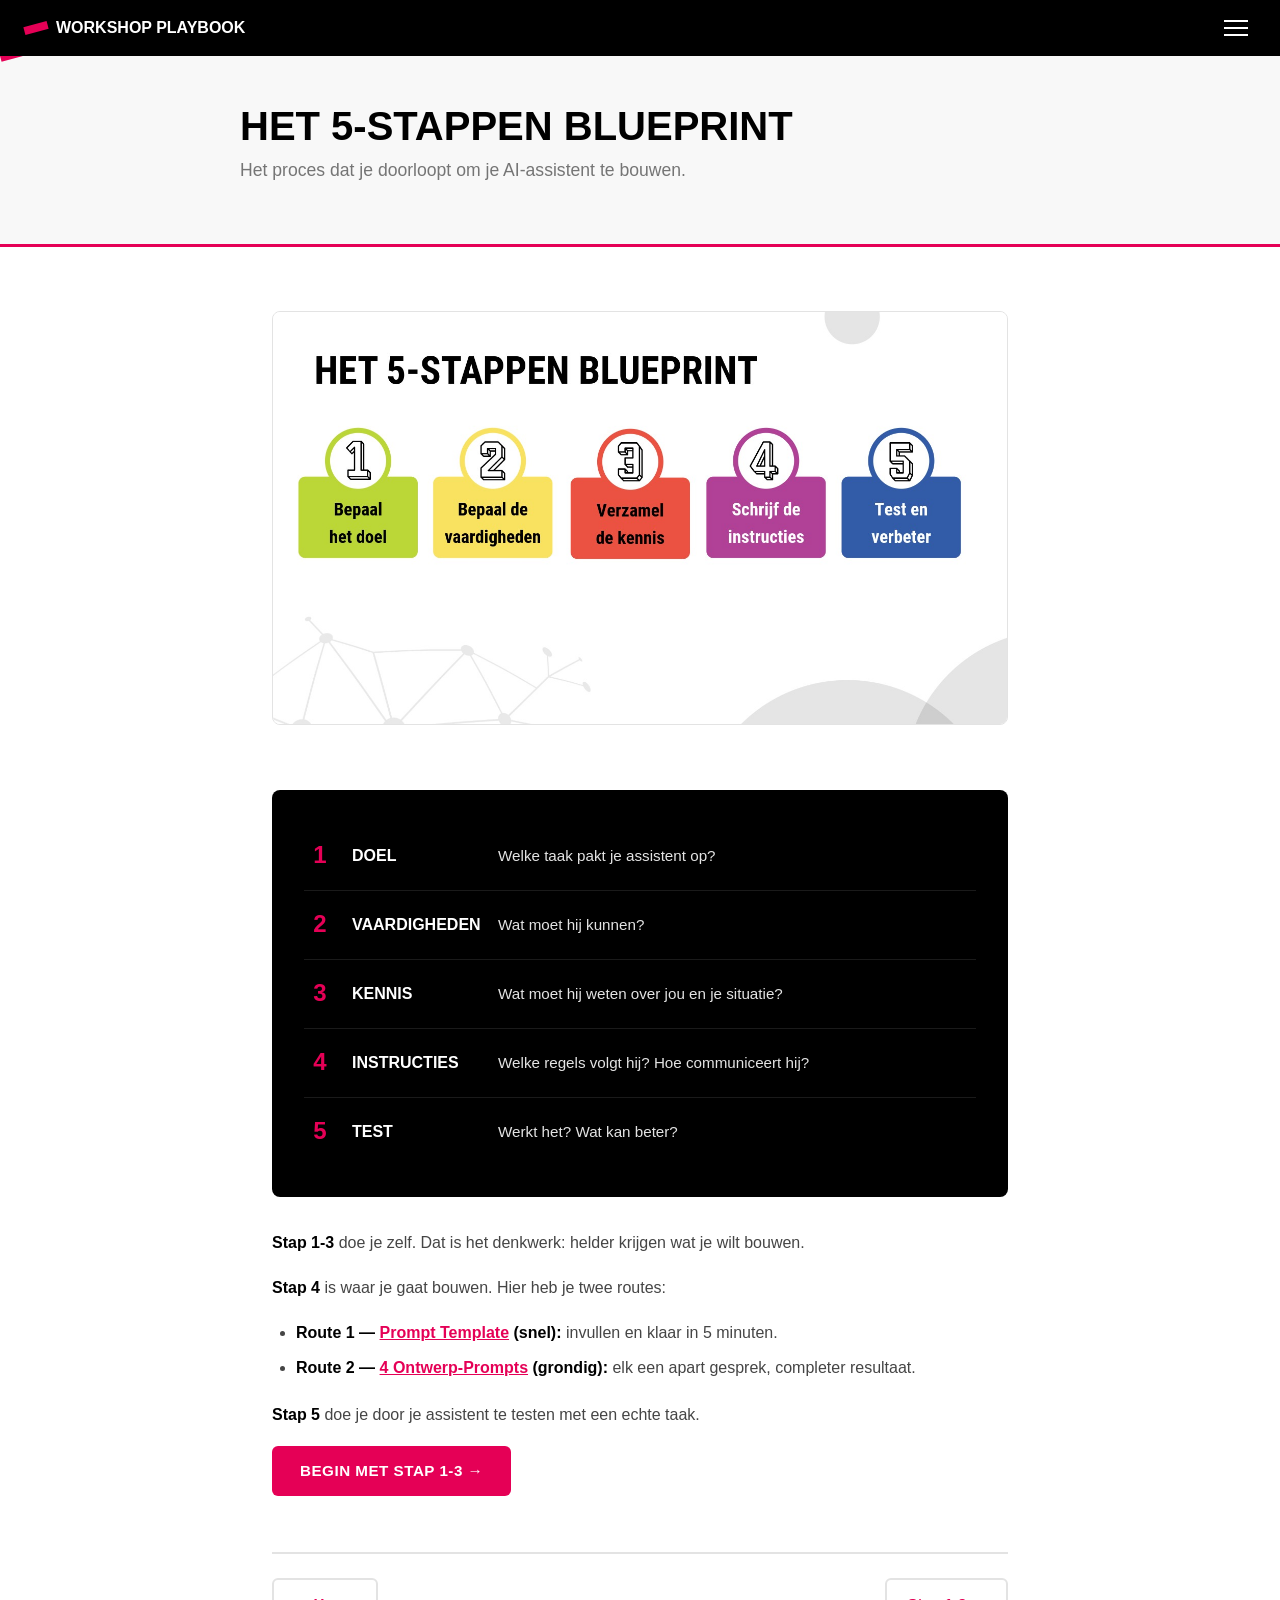
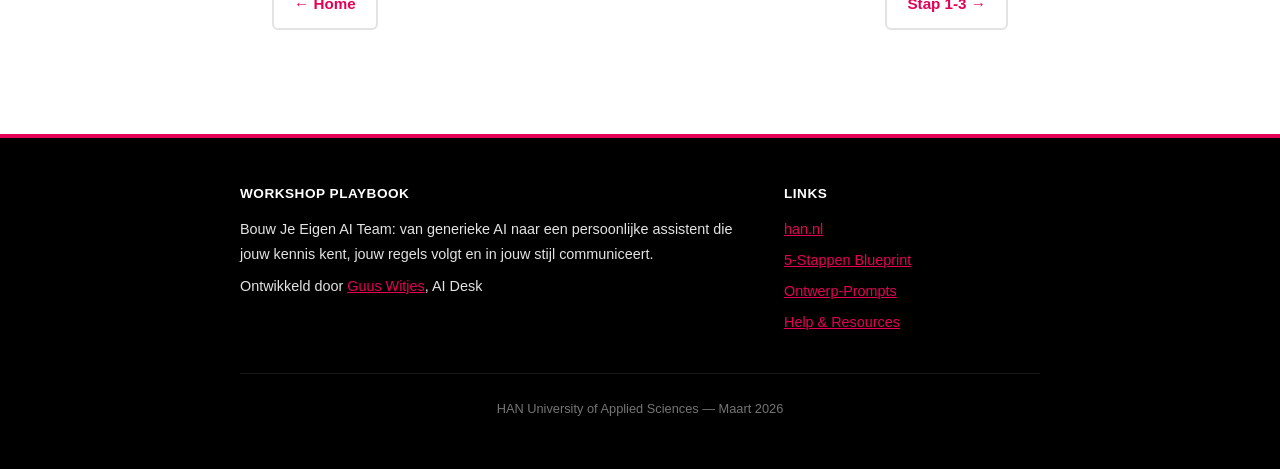
==== blueprint.html @ 3a100e2e "Design overhaul: hero, nav cards, CTA buttons, richer footer, diagonal accents, more whitespace" ====
<!DOCTYPE html>
<html lang="nl">
<head>
<meta charset="UTF-8">
<meta name="viewport" content="width=device-width, initial-scale=1.0">
<title>Het 5-Stappen Blueprint | Workshop Playbook</title>
<link rel="stylesheet" href="style.css">
</head>
<body>

<header class="topbar">
  <a href="index.html" class="topbar-brand">Workshop Playbook</a>
  <button class="hamburger" onclick="toggleMenu()" aria-label="Menu">
    <span></span><span></span><span></span>
  </button>
</header>

<div class="nav-overlay" onclick="toggleMenu()"></div>
<nav class="nav-menu">
    <div class="nav-section">Overzicht</div>
    <a href="index.html">Home</a>
    <a href="blueprint.html" class="active">Blueprint</a>
    <div class="nav-section">Stappen</div>
    <a href="stap-1-3.html">Stap 1-3</a>
    <a href="stap-4.html">Stap 4</a>
    <a href="stap-5.html">Stap 5</a>
    <div class="nav-section">Bouwen</div>
    <a href="template.html">Template</a>
    <a href="ontwerp-prompts.html">Ontwerp-Prompts</a>
    <a href="instellen.html">Instellen</a>
    <div class="nav-section">Extra</div>
    <a href="voorbeeld.html">Voorbeeld</a>
    <a href="help.html">Help</a>
</nav>

<div class="page-header">
  <div class="page-header-inner">
    <h1>Het 5-Stappen Blueprint</h1>
    <p class="lead">Het proces dat je doorloopt om je AI-assistent te bouwen.</p>
  </div>
</div>

<main class="content">

    <img src="slides/2026-03-05-HRM AI-8.jpeg" alt="Het 5-Stappen Blueprint" class="slide-img" loading="lazy">

    <div class="blueprint">
      <div class="blueprint-step">
        <div class="blueprint-num">1</div>
        <div class="blueprint-label">Doel</div>
        <div class="blueprint-desc">Welke taak pakt je assistent op?</div>
      </div>
      <div class="blueprint-step">
        <div class="blueprint-num">2</div>
        <div class="blueprint-label">Vaardigheden</div>
        <div class="blueprint-desc">Wat moet hij kunnen?</div>
      </div>
      <div class="blueprint-step">
        <div class="blueprint-num">3</div>
        <div class="blueprint-label">Kennis</div>
        <div class="blueprint-desc">Wat moet hij weten over jou en je situatie?</div>
      </div>
      <div class="blueprint-step">
        <div class="blueprint-num">4</div>
        <div class="blueprint-label">Instructies</div>
        <div class="blueprint-desc">Welke regels volgt hij? Hoe communiceert hij?</div>
      </div>
      <div class="blueprint-step">
        <div class="blueprint-num">5</div>
        <div class="blueprint-label">Test</div>
        <div class="blueprint-desc">Werkt het? Wat kan beter?</div>
      </div>
    </div>

    <p><strong>Stap 1-3</strong> doe je zelf. Dat is het denkwerk: helder krijgen wat je wilt bouwen.</p>
    <p><strong>Stap 4</strong> is waar je gaat bouwen. Hier heb je twee routes:</p>
    <ul>
      <li><strong>Route 1 &mdash; <a href="template.html">Prompt Template</a> (snel):</strong> invullen en klaar in 5 minuten.</li>
      <li><strong>Route 2 &mdash; <a href="ontwerp-prompts.html">4 Ontwerp-Prompts</a> (grondig):</strong> elk een apart gesprek, completer resultaat.</li>
    </ul>
    <p><strong>Stap 5</strong> doe je door je assistent te testen met een echte taak.</p>

    <p><a href="stap-1-3.html" class="btn btn-primary">Begin met Stap 1-3 &rarr;</a></p>

    <nav class="page-nav">
      <a href="index.html" class="prev">&larr; Home</a>
      <a href="stap-1-3.html" class="next">Stap 1-3 &rarr;</a>
    </nav>
</main>

<footer class="footer">
  <div class="footer-inner">
    <div class="footer-col">
      <h4>Workshop Playbook</h4>
      <p>Bouw Je Eigen AI Team: van generieke AI naar een persoonlijke assistent die jouw kennis kent, jouw regels volgt en in jouw stijl communiceert.</p>
      <p>Ontwikkeld door <a href="mailto:guus.witjes@han.nl">Guus Witjes</a>, AI Desk</p>
    </div>
    <div class="footer-col">
      <h4>Links</h4>
      <ul>
        <li><a href="https://www.han.nl">han.nl</a></li>
        <li><a href="blueprint.html">5-Stappen Blueprint</a></li>
        <li><a href="ontwerp-prompts.html">Ontwerp-Prompts</a></li>
        <li><a href="help.html">Help &amp; Resources</a></li>
      </ul>
    </div>
  </div>
  <div class="footer-bottom">
    <p>HAN University of Applied Sciences &mdash; Maart 2026</p>
  </div>
</footer>

<script>
function toggleMenu() {
  document.querySelector('.hamburger').classList.toggle('active');
  document.querySelector('.nav-menu').classList.toggle('open');
  document.querySelector('.nav-overlay').classList.toggle('open');
}
function copyBlock(id) {
  const block = document.getElementById(id);
  const btn = block.querySelector('.copy-btn');
  const text = block.textContent.replace(btn ? btn.textContent : '', '').trim();
  navigator.clipboard.writeText(text).then(() => {
    if (btn) {
      btn.textContent = 'Gekopieerd';
      btn.classList.add('copied');
      setTimeout(() => { btn.textContent = 'Kopieer'; btn.classList.remove('copied'); }, 2000);
    }
  });
}
</script>
</body>
</html>
---- style.css ----
/* HAN Brand Variables */
:root {
  --han-white: #ffffff;
  --han-pink: #e50056;
  --han-black: #000000;
  --han-orange: #f5a846;
  --han-green: #7ac48e;
  --han-lightblue: #6ac3ed;
  --han-olive: #bbd737;
  --han-yellow: #f8e260;
  --han-coral: #eb5241;
  --han-violet: #b14196;
  --han-navy: #325ca7;
  --han-alabaster: #f8f8f8;
  --han-mercury: #e3e3e3;
  --han-gray: #919191;
  --han-boulder: #757575;
  --han-mineshaft: #454545;
  --font-heading: "Avenir Next Condensed", "Arial Narrow", sans-serif;
  --font-body: "Avenir Next", "Avenir", "Segoe UI", "Helvetica Neue", Arial, sans-serif;
}

/* Reset */
*, *::before, *::after { box-sizing: border-box; margin: 0; padding: 0; }
html { font-size: 16px; scroll-behavior: smooth; }
body {
  font-family: var(--font-body);
  color: var(--han-mineshaft);
  background: var(--han-white);
  line-height: 1.7;
  -webkit-font-smoothing: antialiased;
  overflow-x: hidden;
}

/* ===== TOP BAR ===== */
.topbar {
  background: var(--han-black);
  color: var(--han-white);
  padding: 0 1.5rem;
  height: 56px;
  display: flex;
  align-items: center;
  justify-content: space-between;
  position: sticky;
  top: 0;
  z-index: 200;
}
.topbar-brand {
  font-family: var(--font-heading);
  font-size: 1rem;
  font-weight: 700;
  text-transform: uppercase;
  color: var(--han-white);
  text-decoration: none;
  display: flex;
  align-items: center;
  gap: 0.5rem;
}
.topbar-brand::before {
  content: '';
  width: 24px;
  height: 8px;
  background: var(--han-pink);
  transform: rotate(-15deg);
  display: inline-block;
}

/* Hamburger */
.hamburger {
  background: none;
  border: none;
  cursor: pointer;
  padding: 0.5rem;
  display: flex;
  flex-direction: column;
  gap: 5px;
}
.hamburger span {
  display: block;
  width: 24px;
  height: 2px;
  background: var(--han-white);
  transition: all 0.3s;
}
.hamburger.active span:nth-child(1) { transform: rotate(45deg) translate(5px, 5px); }
.hamburger.active span:nth-child(2) { opacity: 0; }
.hamburger.active span:nth-child(3) { transform: rotate(-45deg) translate(5px, -5px); }

/* ===== SLIDE MENU ===== */
.nav-overlay {
  position: fixed;
  top: 56px;
  left: 0;
  right: 0;
  bottom: 0;
  background: rgba(0,0,0,0.5);
  z-index: 150;
  opacity: 0;
  pointer-events: none;
  transition: opacity 0.3s;
}
.nav-overlay.open { opacity: 1; pointer-events: auto; }

.nav-menu {
  position: fixed;
  top: 56px;
  right: 0;
  width: 300px;
  max-width: 85vw;
  bottom: 0;
  background: var(--han-white);
  z-index: 160;
  transform: translateX(100%);
  transition: transform 0.3s ease;
  overflow-y: auto;
  box-shadow: -4px 0 20px rgba(0,0,0,0.1);
  visibility: hidden;
}
.nav-menu.open { transform: translateX(0); visibility: visible; }

.nav-menu a {
  display: block;
  padding: 0.85rem 1.5rem;
  text-decoration: none;
  color: var(--han-mineshaft);
  font-family: var(--font-heading);
  font-size: 0.95rem;
  font-weight: 600;
  border-bottom: 1px solid var(--han-mercury);
  transition: all 0.15s;
}
.nav-menu a:hover, .nav-menu a.active {
  background: var(--han-pink);
  color: var(--han-white);
}
.nav-menu a.active { border-left: 4px solid var(--han-pink); }
.nav-menu .nav-section {
  padding: 0.5rem 1.5rem 0.25rem;
  font-size: 0.7rem;
  text-transform: uppercase;
  letter-spacing: 1px;
  color: var(--han-gray);
  font-family: var(--font-heading);
}

/* ===== HERO SECTION (homepage only) ===== */
.hero {
  background: var(--han-black);
  color: var(--han-white);
  padding: 4rem 2rem 3.5rem;
  position: relative;
  overflow: hidden;
}
.hero::before {
  content: '';
  position: absolute;
  top: -40px;
  right: -60px;
  width: 300px;
  height: 80px;
  background: var(--han-pink);
  transform: rotate(-15deg);
  opacity: 0.9;
}
.hero::after {
  content: '';
  position: absolute;
  bottom: -30px;
  left: -40px;
  width: 200px;
  height: 60px;
  background: var(--han-pink);
  transform: rotate(-15deg);
  opacity: 0.4;
}
.hero-inner {
  max-width: 800px;
  margin: 0 auto;
  position: relative;
  z-index: 1;
}
.hero h1 {
  font-family: var(--font-heading);
  font-size: 3rem;
  font-weight: 700;
  text-transform: uppercase;
  line-height: 1.05;
  margin-bottom: 1rem;
}
.hero .lead {
  font-size: 1.2rem;
  color: var(--han-mercury);
  margin-bottom: 2rem;
  max-width: 600px;
}
.hero .btn { margin-top: 0.5rem; }

/* ===== PAGE HEADER (subpages) ===== */
.page-header {
  background: var(--han-alabaster);
  padding: 3rem 2rem 2.5rem;
  border-bottom: 3px solid var(--han-pink);
  position: relative;
}
.page-header::before {
  content: '';
  position: absolute;
  top: 0;
  left: 0;
  width: 80px;
  height: 6px;
  background: var(--han-pink);
  transform: rotate(-15deg);
  transform-origin: top left;
}
.page-header-inner {
  max-width: 800px;
  margin: 0 auto;
}
.page-header h1 {
  font-family: var(--font-heading);
  font-size: 2.5rem;
  font-weight: 700;
  text-transform: uppercase;
  color: var(--han-black);
  line-height: 1.1;
  margin-bottom: 0.5rem;
}
.page-header .lead {
  font-size: 1.1rem;
  color: var(--han-boulder);
}

/* ===== CONTENT ===== */
.content {
  max-width: 800px;
  margin: 0 auto;
  padding: 2.5rem 2rem;
}

/* Alternating sections */
.section-alt {
  background: var(--han-alabaster);
  padding: 2.5rem 0;
}
.section-alt .content {
  padding-top: 0;
  padding-bottom: 0;
}

h2 {
  font-family: var(--font-heading);
  font-size: 1.75rem;
  font-weight: 700;
  color: var(--han-black);
  margin-top: 3rem;
  margin-bottom: 1.25rem;
  padding-bottom: 0.5rem;
  border-bottom: 3px solid var(--han-pink);
}
h2:first-child { margin-top: 0; }

h3 {
  font-family: var(--font-heading);
  font-size: 1.25rem;
  font-weight: 600;
  color: var(--han-black);
  margin-top: 2.5rem;
  margin-bottom: 0.75rem;
}

h4 {
  font-family: var(--font-heading);
  font-size: 1.05rem;
  font-weight: 600;
  color: var(--han-mineshaft);
  margin-top: 1.75rem;
  margin-bottom: 0.5rem;
}

p { margin-bottom: 1.1rem; }
strong { color: var(--han-black); }
a { color: var(--han-pink); }
a:hover { color: var(--han-black); }

ul, ol { margin-bottom: 1.25rem; padding-left: 1.5rem; }
li { margin-bottom: 0.5rem; }

hr.section-divider {
  border: none;
  border-top: 2px solid var(--han-mercury);
  margin: 3rem 0;
}

/* ===== CTA BUTTONS ===== */
.btn {
  display: inline-block;
  padding: 0.75rem 1.75rem;
  border-radius: 6px;
  font-family: var(--font-heading);
  font-weight: 700;
  font-size: 0.95rem;
  text-decoration: none;
  text-transform: uppercase;
  transition: all 0.2s;
  letter-spacing: 0.5px;
}
.btn-primary {
  background: var(--han-pink);
  color: var(--han-white);
}
.btn-primary:hover {
  background: var(--han-black);
  color: var(--han-white);
}
.btn-outline {
  background: transparent;
  color: var(--han-pink);
  border: 2px solid var(--han-pink);
}
.btn-outline:hover {
  background: var(--han-pink);
  color: var(--han-white);
}
.btn-white {
  background: var(--han-white);
  color: var(--han-black);
}
.btn-white:hover {
  background: var(--han-mercury);
  color: var(--han-black);
}

/* ===== NAV CARDS (homepage) ===== */
.nav-cards {
  display: grid;
  grid-template-columns: repeat(auto-fit, minmax(220px, 1fr));
  gap: 1rem;
  margin: 2rem 0;
}
.nav-card {
  background: var(--han-white);
  border: 2px solid var(--han-mercury);
  border-radius: 8px;
  padding: 1.5rem;
  text-decoration: none;
  color: var(--han-mineshaft);
  transition: all 0.2s;
  display: block;
}
.nav-card:hover {
  border-color: var(--han-pink);
  transform: translateY(-2px);
  box-shadow: 0 4px 12px rgba(0,0,0,0.08);
  color: var(--han-mineshaft);
}
.nav-card-icon {
  font-family: var(--font-heading);
  font-size: 2rem;
  font-weight: 700;
  color: var(--han-pink);
  margin-bottom: 0.5rem;
  line-height: 1;
}
.nav-card h3 {
  margin: 0 0 0.5rem 0;
  font-size: 1.1rem;
}
.nav-card p {
  font-size: 0.9rem;
  color: var(--han-boulder);
  margin: 0;
}
.nav-card.green .nav-card-icon { color: var(--han-green); }
.nav-card.blue .nav-card-icon { color: var(--han-lightblue); }
.nav-card.orange .nav-card-icon { color: var(--han-orange); }
.nav-card.olive .nav-card-icon { color: var(--han-olive); }
.nav-card.pink .nav-card-icon { color: var(--han-pink); }
.nav-card.navy .nav-card-icon { color: var(--han-navy); }

/* Slide images */
.slide-img {
  width: 100%;
  border-radius: 8px;
  border: 1px solid var(--han-mercury);
  margin: 1.5rem 0;
}
.slide-caption {
  font-size: 0.8rem;
  color: var(--han-boulder);
  font-style: italic;
  margin-top: -0.5rem;
  margin-bottom: 1rem;
}

/* Accent bar */
.accent-bar {
  background: var(--han-pink);
  color: var(--han-white);
  padding: 1.75rem 2rem;
  margin: 2rem 0;
  border-radius: 8px;
  font-family: var(--font-heading);
  font-size: 1.05rem;
  position: relative;
}
.accent-bar::before {
  content: '';
  position: absolute;
  top: -4px;
  left: 20px;
  width: 60px;
  height: 4px;
  background: var(--han-white);
  transform: rotate(-15deg);
  opacity: 0.5;
}
.accent-bar strong { color: var(--han-white); }

/* Step cards */
.step-card {
  background: var(--han-alabaster);
  border-left: 4px solid var(--han-pink);
  padding: 1.75rem;
  margin-bottom: 2rem;
  border-radius: 0 8px 8px 0;
}
.step-card.green { border-left-color: var(--han-green); }
.step-card.blue { border-left-color: var(--han-lightblue); }
.step-card.orange { border-left-color: var(--han-orange); }
.step-card.olive { border-left-color: var(--han-olive); }
.step-number {
  font-family: var(--font-heading);
  font-size: 0.85rem;
  font-weight: 700;
  text-transform: uppercase;
  color: var(--han-pink);
  margin-bottom: 0.25rem;
}
.step-card.green .step-number { color: var(--han-green); }
.step-card.blue .step-number { color: var(--han-lightblue); }
.step-card.orange .step-number { color: var(--han-orange); }
.step-card.olive .step-number { color: var(--han-olive); }
.step-card h3 { margin-top: 0; }

/* Blueprint */
.blueprint {
  background: var(--han-black);
  color: var(--han-white);
  padding: 2rem;
  border-radius: 8px;
  margin: 2rem 0;
}
.blueprint-step {
  display: flex;
  align-items: center;
  gap: 1rem;
  padding: 0.85rem 0;
}
.blueprint-step + .blueprint-step { border-top: 1px solid rgba(255,255,255,0.1); }
.blueprint-num {
  font-family: var(--font-heading);
  font-size: 1.5rem;
  font-weight: 700;
  color: var(--han-pink);
  min-width: 2rem;
  text-align: center;
}
.blueprint-label {
  font-family: var(--font-heading);
  font-weight: 700;
  text-transform: uppercase;
  min-width: 130px;
}
.blueprint-desc { color: var(--han-mercury); font-size: 0.95rem; }

/* Tables */
table { width: 100%; border-collapse: collapse; margin: 1.25rem 0 1.75rem; font-size: 0.95rem; }
thead { background: var(--han-black); color: var(--han-white); }
th { font-family: var(--font-heading); font-weight: 600; text-align: left; padding: 0.75rem 1rem; }
td { padding: 0.75rem 1rem; border-bottom: 1px solid var(--han-mercury); }
tbody tr:hover { background: var(--han-alabaster); }

/* Route cards */
.routes { display: grid; grid-template-columns: 1fr 1fr; gap: 1.25rem; margin: 2rem 0; }
.route-card {
  border: 2px solid var(--han-mercury);
  border-radius: 8px;
  padding: 1.5rem;
  transition: all 0.2s;
}
.route-card:hover { border-color: var(--han-pink); transform: translateY(-2px); box-shadow: 0 4px 12px rgba(0,0,0,0.08); }
.route-card h4 { margin-top: 0; }
.route-tag {
  font-family: var(--font-heading);
  font-size: 0.75rem;
  font-weight: 700;
  text-transform: uppercase;
  padding: 0.2rem 0.6rem;
  border-radius: 3px;
  display: inline-block;
  margin-bottom: 0.5rem;
  color: var(--han-white);
}
.route-tag.snel { background: var(--han-orange); }
.route-tag.grondig { background: var(--han-pink); }

/* Prompt sections */
.prompt-section {
  margin: 2.5rem 0;
  border: 2px solid var(--han-mercury);
  border-radius: 8px;
  overflow: hidden;
}
.prompt-header {
  background: var(--han-black);
  color: var(--han-white);
  padding: 1rem 1.5rem;
  display: flex;
  justify-content: space-between;
  align-items: center;
}
.prompt-header h3 { margin: 0; color: var(--han-white); font-size: 1.2rem; }
.prompt-num {
  background: var(--han-pink);
  color: var(--han-white);
  font-family: var(--font-heading);
  font-weight: 700;
  padding: 0.2rem 0.6rem;
  border-radius: 4px;
  font-size: 0.85rem;
}
.prompt-desc {
  background: var(--han-alabaster);
  padding: 1rem 1.5rem;
  font-size: 0.95rem;
  border-bottom: 1px solid var(--han-mercury);
}
.prompt-steps { padding: 1rem 1.5rem; border-bottom: 1px solid var(--han-mercury); }
.prompt-steps h4 { margin-top: 0; }
.prompt-steps ol { margin-bottom: 0; }
.prompt-body { padding: 1.5rem; }
.copy-label {
  font-family: var(--font-heading);
  font-weight: 700;
  font-size: 0.9rem;
  text-transform: uppercase;
  color: var(--han-pink);
  margin-bottom: 0.75rem;
}

/* Code blocks */
.code-block {
  background: var(--han-alabaster);
  border: 1px solid var(--han-mercury);
  border-radius: 6px;
  padding: 1.25rem;
  font-family: "Consolas", "Courier New", monospace;
  font-size: 0.85rem;
  line-height: 1.6;
  white-space: pre-wrap;
  word-wrap: break-word;
  overflow-x: auto;
  position: relative;
  margin-bottom: 1rem;
}
.copy-btn {
  position: absolute;
  top: 0.5rem;
  right: 0.5rem;
  background: var(--han-pink);
  color: var(--han-white);
  border: none;
  padding: 0.4rem 0.8rem;
  border-radius: 4px;
  font-family: var(--font-heading);
  font-size: 0.75rem;
  font-weight: 600;
  cursor: pointer;
  transition: background 0.2s;
}
.copy-btn:hover { background: var(--han-black); }
.copy-btn.copied { background: var(--han-green); }

/* Callouts */
.callout { padding: 1.25rem 1.5rem; border-radius: 8px; margin: 1.5rem 0; font-size: 0.95rem; }
.callout.tip { background: #f0faf2; border-left: 4px solid var(--han-green); }
.callout.note { background: #eef6fd; border-left: 4px solid var(--han-lightblue); }
.callout.important { background: #fff5f5; border-left: 4px solid var(--han-pink); }
.callout strong { display: block; margin-bottom: 0.25rem; }

/* Conversation */
.msg { padding: 1rem 1.25rem; border-radius: 8px; margin-bottom: 1rem; font-size: 0.95rem; }
.msg.ai { background: var(--han-alabaster); border: 1px solid var(--han-mercury); margin-right: 3rem; }
.msg.user { background: #fdf0f4; border: 1px solid #f5c6d5; margin-left: 3rem; }
.msg .speaker { font-family: var(--font-heading); font-size: 0.8rem; font-weight: 700; text-transform: uppercase; margin-bottom: 0.25rem; }
.msg.ai .speaker { color: var(--han-navy); }
.msg.user .speaker { color: var(--han-pink); }

/* Page navigation (prev/next) */
.page-nav {
  display: flex;
  justify-content: space-between;
  align-items: center;
  margin-top: 3.5rem;
  padding-top: 1.5rem;
  border-top: 2px solid var(--han-mercury);
  gap: 1rem;
}
.page-nav a {
  display: flex;
  align-items: center;
  gap: 0.5rem;
  text-decoration: none;
  font-family: var(--font-heading);
  font-weight: 600;
  font-size: 0.95rem;
  padding: 0.7rem 1.25rem;
  border-radius: 6px;
  border: 2px solid var(--han-mercury);
  transition: all 0.2s;
}
.page-nav a:hover { border-color: var(--han-pink); background: var(--han-alabaster); }
.page-nav .prev { margin-right: auto; }
.page-nav .next { margin-left: auto; }
.page-nav .spacer { flex: 1; }

/* ===== FOOTER ===== */
.footer {
  background: var(--han-black);
  color: var(--han-mercury);
  padding: 3rem 2rem 2rem;
  margin-top: 4rem;
  position: relative;
}
.footer::before {
  content: '';
  position: absolute;
  top: 0;
  left: 0;
  right: 0;
  height: 4px;
  background: var(--han-pink);
}
.footer-inner {
  max-width: 800px;
  margin: 0 auto;
  display: grid;
  grid-template-columns: 2fr 1fr;
  gap: 2rem;
}
.footer-col h4 {
  font-family: var(--font-heading);
  font-weight: 700;
  text-transform: uppercase;
  color: var(--han-white);
  font-size: 0.85rem;
  letter-spacing: 0.5px;
  margin-bottom: 0.75rem;
  margin-top: 0;
}
.footer-col p {
  font-size: 0.9rem;
  margin-bottom: 0.5rem;
  color: var(--han-mercury);
}
.footer-col a { color: var(--han-pink); }
.footer-col a:hover { color: var(--han-white); }
.footer-col ul {
  list-style: none;
  padding: 0;
  margin: 0;
}
.footer-col li {
  margin-bottom: 0.4rem;
  font-size: 0.9rem;
}
.footer-bottom {
  max-width: 800px;
  margin: 2rem auto 0;
  padding-top: 1.5rem;
  border-top: 1px solid rgba(255,255,255,0.1);
  text-align: center;
  font-size: 0.8rem;
  color: var(--han-boulder);
}

/* ===== RESPONSIVE ===== */

/* Tablet */
@media (max-width: 860px) {
  .hero { padding: 3rem 1.5rem 2.5rem; }
  .hero h1 { font-size: 2.5rem; }
  .page-header { padding: 2.5rem 1.5rem 2rem; }
  .content { padding: 2rem 1.5rem; }
  .routes { grid-template-columns: 1fr; }
  .nav-cards { grid-template-columns: 1fr 1fr; }
  .footer-inner { grid-template-columns: 1fr; gap: 1.5rem; }
  table { font-size: 0.88rem; }
  th, td { padding: 0.5rem 0.75rem; }
}

/* Mobile */
@media (max-width: 640px) {
  html { font-size: 15px; }

  /* Hero */
  .hero { padding: 2.5rem 1rem 2rem; }
  .hero h1 { font-size: 2rem; }
  .hero .lead { font-size: 1.05rem; }
  .hero::before { width: 180px; height: 50px; top: -25px; right: -30px; }

  .page-header { padding: 1.75rem 1rem 1.5rem; }
  .page-header h1 { font-size: 1.6rem; }
  .page-header .lead { font-size: 1rem; }
  h2 { font-size: 1.35rem; margin-top: 2.5rem; }
  h3 { font-size: 1.15rem; }
  .content { padding: 1.5rem 1rem; }

  /* Nav cards */
  .nav-cards { grid-template-columns: 1fr; gap: 0.75rem; }
  .nav-card { padding: 1.25rem; }

  /* Blueprint diagram */
  .blueprint { padding: 1rem; }
  .blueprint-step { flex-wrap: wrap; gap: 0.5rem; }
  .blueprint-label { min-width: auto; font-size: 0.9rem; }
  .blueprint-desc { font-size: 0.85rem; }
  .blueprint-num { font-size: 1.2rem; min-width: 1.5rem; }

  /* Route cards stacked */
  .routes { grid-template-columns: 1fr; }

  /* Code blocks */
  .code-block {
    font-size: 0.78rem;
    padding: 1rem;
    padding-top: 2.5rem;
    -webkit-overflow-scrolling: touch;
  }
  .copy-btn {
    padding: 0.5rem 1rem;
    font-size: 0.8rem;
  }

  /* Prompt sections */
  .prompt-header { padding: 0.75rem 1rem; flex-wrap: wrap; gap: 0.5rem; }
  .prompt-header h3 { font-size: 1.05rem; }
  .prompt-desc { padding: 0.75rem 1rem; }
  .prompt-steps { padding: 0.75rem 1rem; }
  .prompt-body { padding: 1rem; }

  /* Step cards */
  .step-card { padding: 1.25rem; }

  /* Accent bar */
  .accent-bar { padding: 1.25rem; font-size: 0.95rem; }

  /* Conversation bubbles */
  .msg.ai { margin-right: 0.5rem; }
  .msg.user { margin-left: 0.5rem; }

  /* Tables */
  table { display: block; overflow-x: auto; -webkit-overflow-scrolling: touch; }
  thead { white-space: nowrap; }

  /* Page nav */
  .page-nav { flex-direction: column; gap: 0.75rem; }
  .page-nav a { width: 100%; justify-content: center; }
  .page-nav .prev, .page-nav .next { margin: 0; }
  .page-nav .spacer { display: none; }

  /* Callouts */
  .callout { padding: 1rem; font-size: 0.9rem; }

  /* Slide images */
  .slide-img { border-radius: 6px; }

  /* Buttons */
  .btn { width: 100%; text-align: center; }

  /* Nav menu */
  .nav-menu { width: 280px; }
  .nav-menu a { padding: 1rem 1.5rem; font-size: 1rem; }

  /* Footer */
  .footer { padding: 2rem 1rem 1.5rem; }
  .footer-inner { grid-template-columns: 1fr; }
}

/* Small phones */
@media (max-width: 380px) {
  html { font-size: 14px; }
  .hero h1 { font-size: 1.75rem; }
  .page-header h1 { font-size: 1.4rem; }
  .topbar { padding: 0 1rem; }
  .topbar-brand { font-size: 0.9rem; }
  .nav-menu { width: 100vw; max-width: 100vw; }
}

@media print {
  .topbar, .nav-menu, .nav-overlay, .copy-btn, .hero::before, .hero::after { display: none; }
  .hero { background: var(--han-white); color: var(--han-black); padding: 1rem 0; }
  .page-header { border-bottom: 2px solid #000; }
}
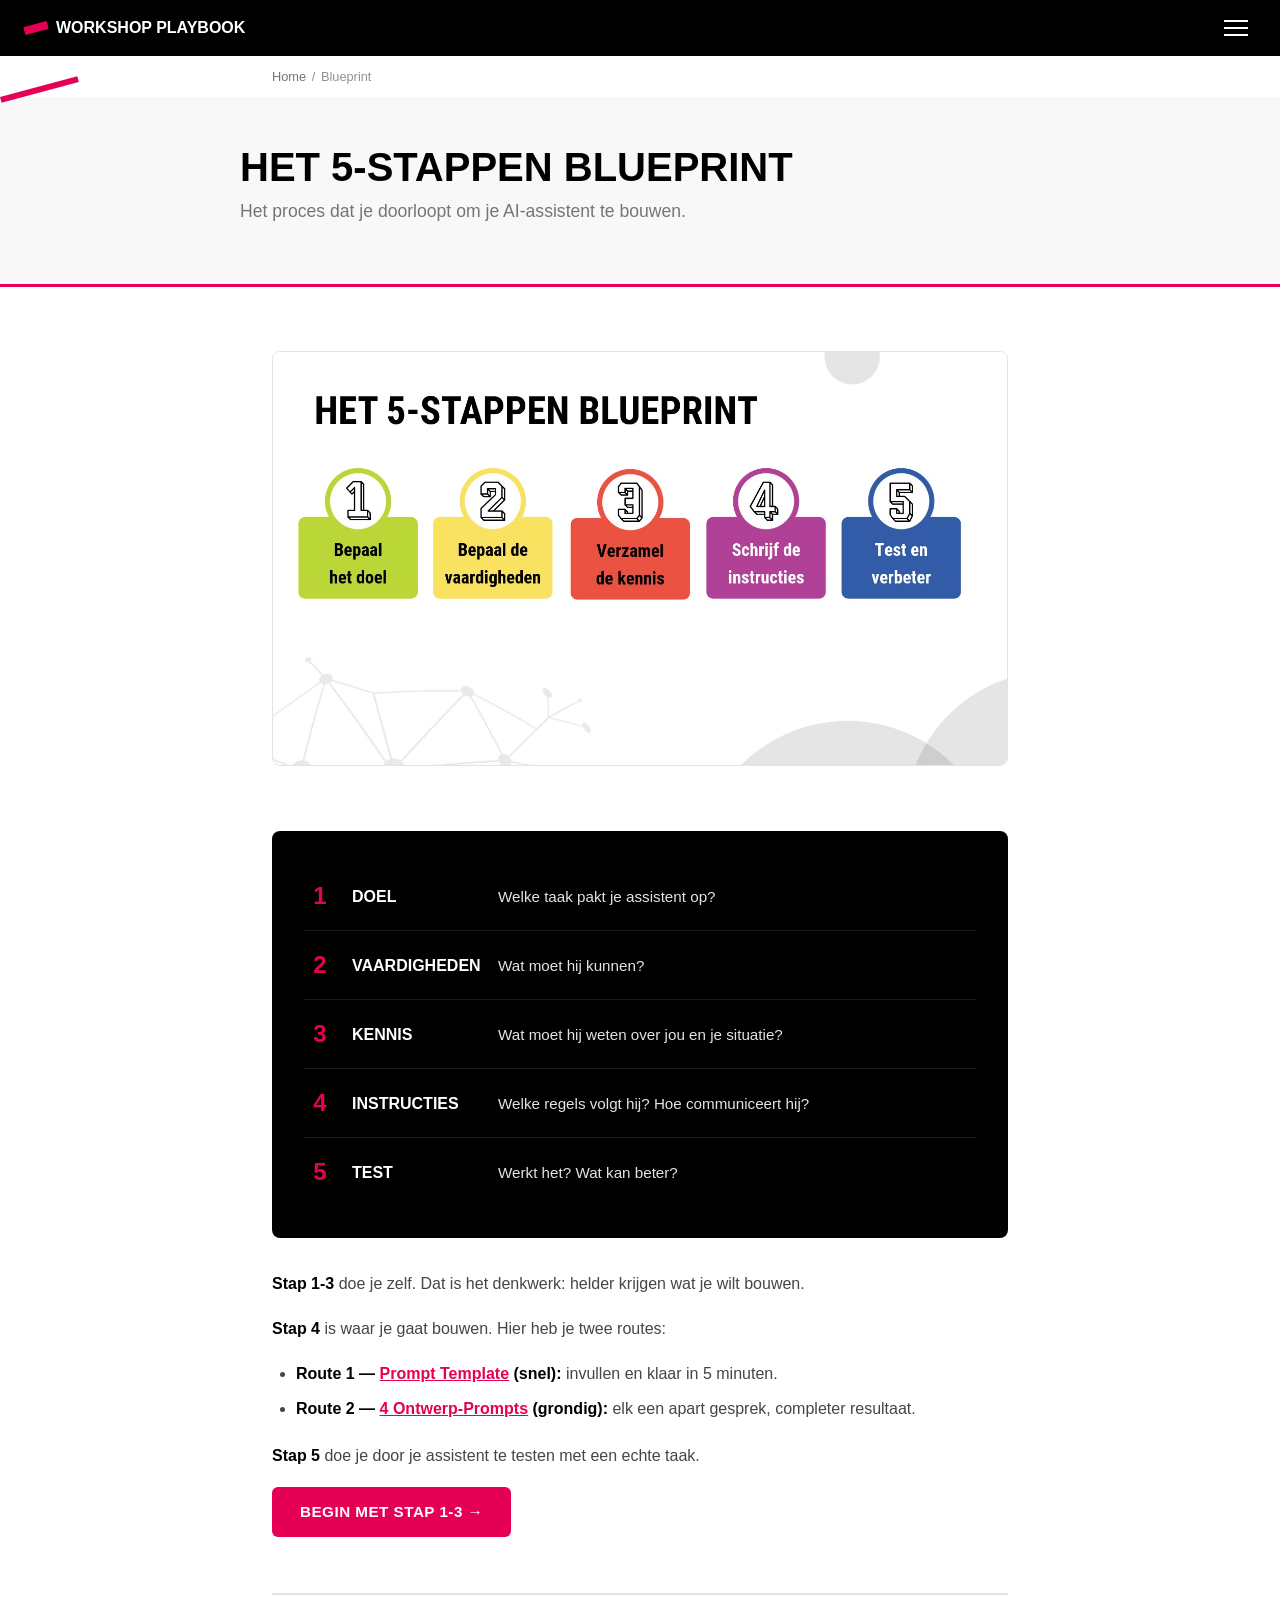
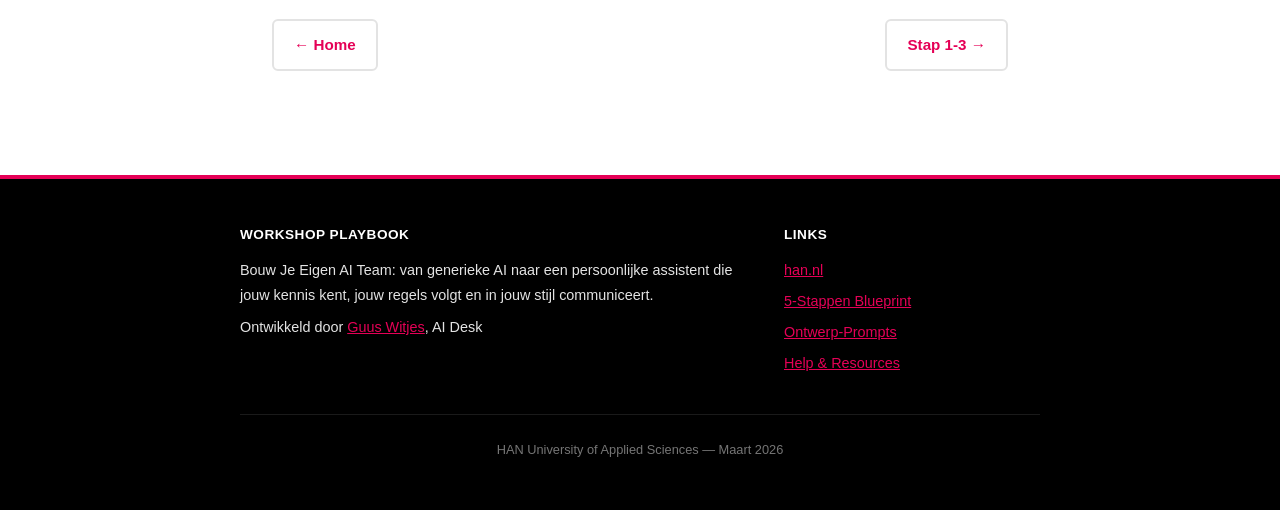
==== commit 87649530: "Add breadcrumb nav, fix topbar hover color" ====
--- a/blueprint.html
+++ b/blueprint.html
@@ -33,6 +33,9 @@
     <a href="help.html">Help</a>
 </nav>
 
+<div class="breadcrumb">
+  <a href="index.html">Home</a><span>/</span>Blueprint
+</div>
 <div class="page-header">
   <div class="page-header-inner">
     <h1>Het 5-Stappen Blueprint</h1>
--- a/style.css
+++ b/style.css
@@ -56,6 +56,7 @@
   align-items: center;
   gap: 0.5rem;
 }
+.topbar-brand:hover { color: var(--han-pink); }
 .topbar-brand::before {
   content: '';
   width: 24px;
@@ -64,6 +65,22 @@
   transform: rotate(-15deg);
   display: inline-block;
 }
+
+/* Breadcrumb */
+.breadcrumb {
+  max-width: 800px;
+  margin: 0 auto;
+  padding: 0.6rem 2rem;
+  font-size: 0.8rem;
+  color: var(--han-gray);
+  font-family: var(--font-body);
+}
+.breadcrumb a {
+  color: var(--han-boulder);
+  text-decoration: none;
+}
+.breadcrumb a:hover { color: var(--han-pink); }
+.breadcrumb span { margin: 0 0.35rem; }
 
 /* Hamburger */
 .hamburger {
@@ -356,11 +373,12 @@
 }
 .nav-card-icon {
   font-family: var(--font-heading);
-  font-size: 2rem;
+  font-size: 1.5rem;
   font-weight: 700;
   color: var(--han-pink);
   margin-bottom: 0.5rem;
   line-height: 1;
+  text-transform: uppercase;
 }
 .nav-card h3 {
   margin: 0 0 0.5rem 0;
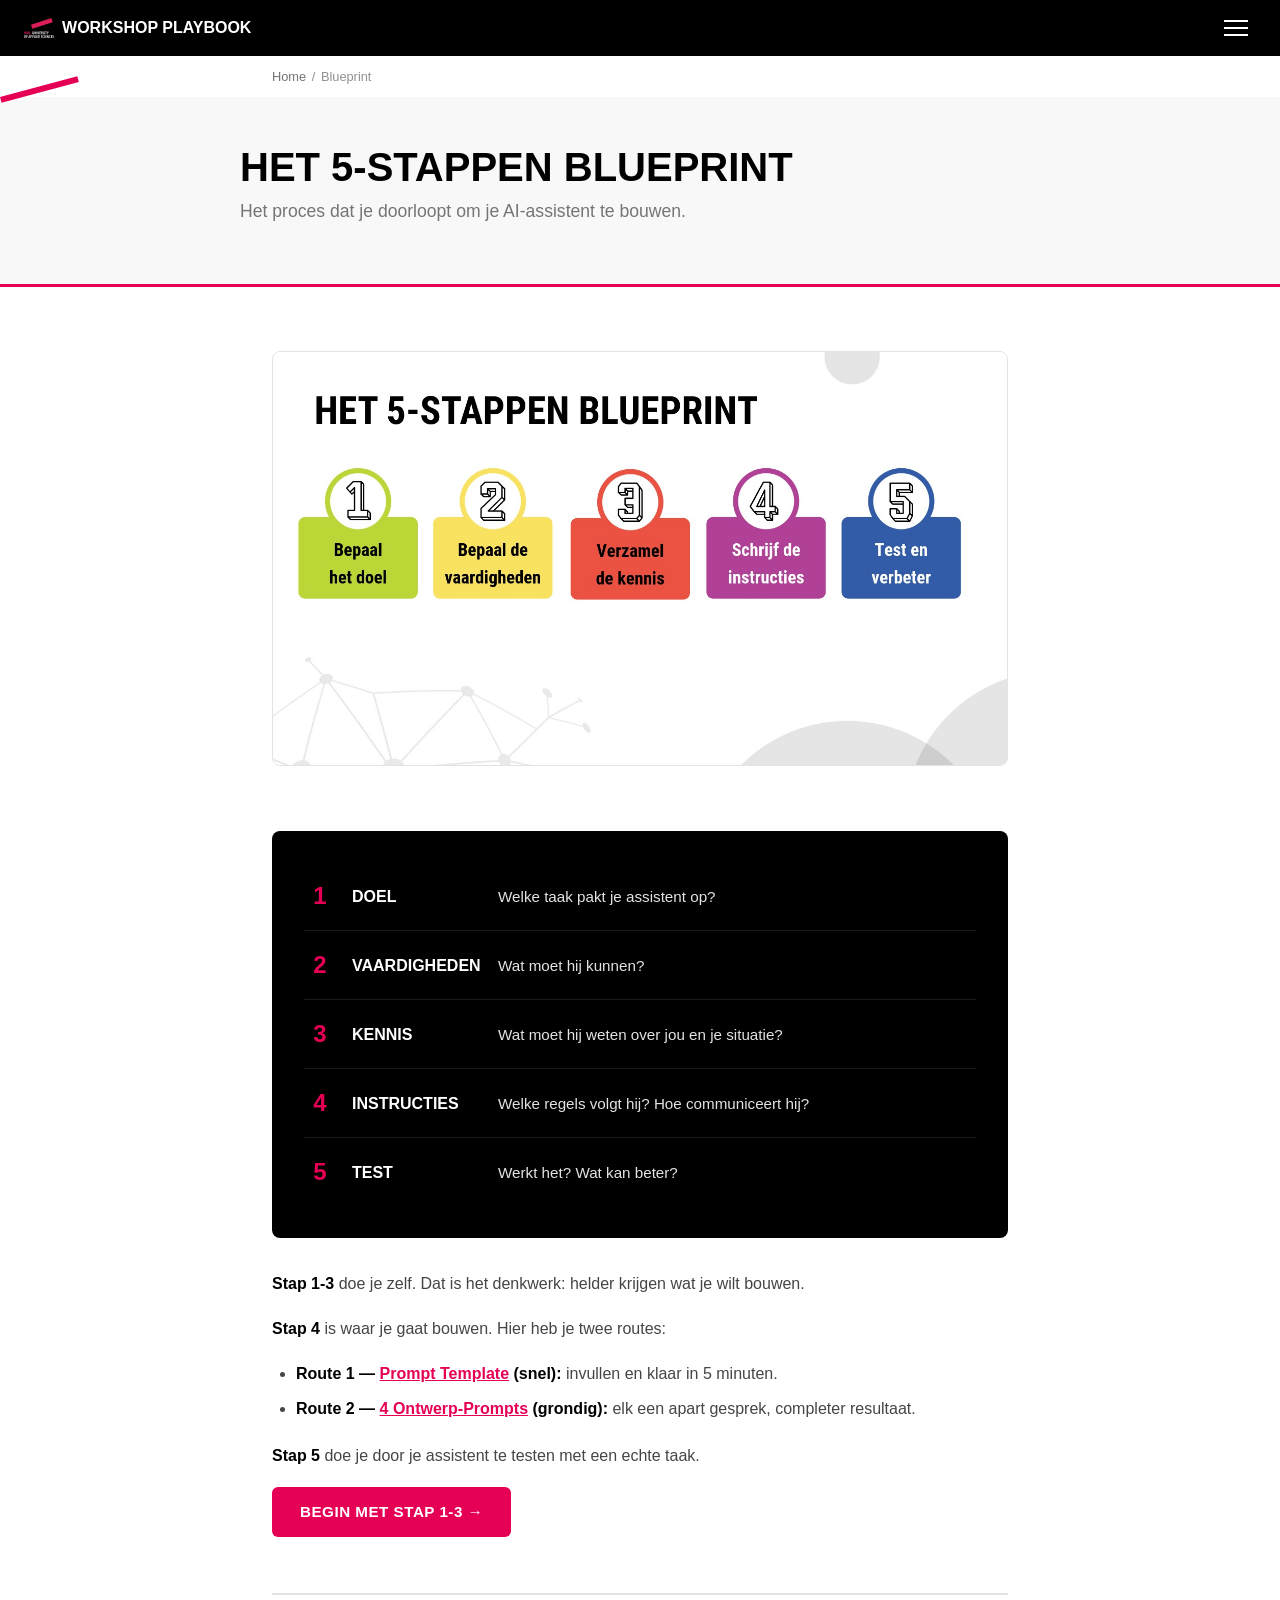
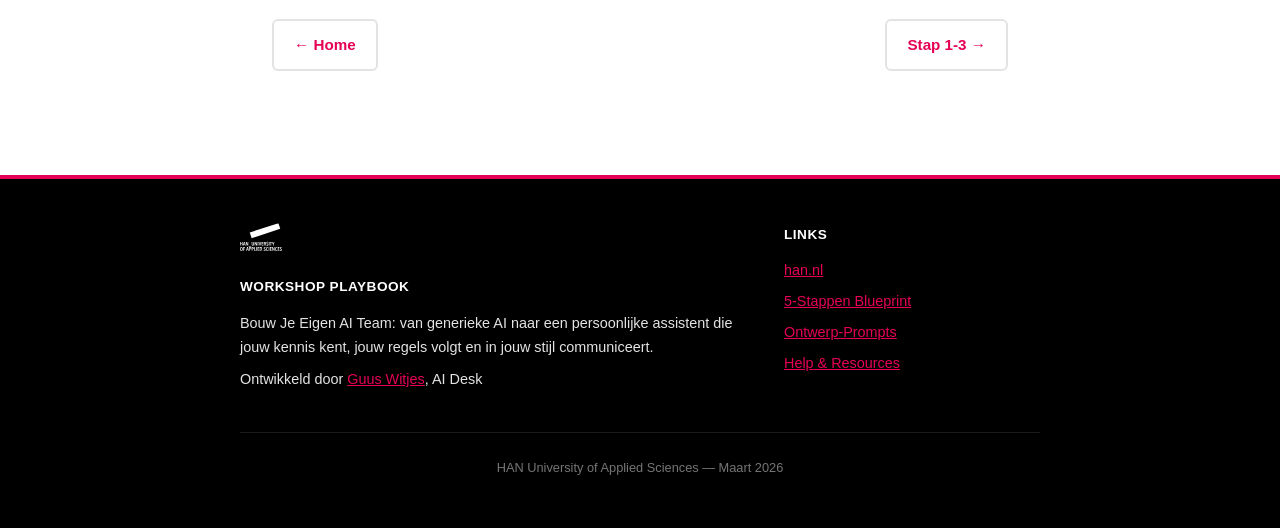
==== commit a6d6a049: "Add HAN images: hero background, atmosphere photos, logo in topbar and footer" ====
--- a/blueprint.html
+++ b/blueprint.html
@@ -9,7 +9,7 @@
 <body>
 
 <header class="topbar">
-  <a href="index.html" class="topbar-brand">Workshop Playbook</a>
+  <a href="index.html" class="topbar-brand"><img src="img/han-logo.svg" alt="HAN" class="topbar-logo"> Workshop Playbook</a>
   <button class="hamburger" onclick="toggleMenu()" aria-label="Menu">
     <span></span><span></span><span></span>
   </button>
@@ -94,9 +94,10 @@
 <footer class="footer">
   <div class="footer-inner">
     <div class="footer-col">
+      <img src="img/han-logo.svg" alt="HAN University of Applied Sciences" class="footer-logo">
       <h4>Workshop Playbook</h4>
       <p>Bouw Je Eigen AI Team: van generieke AI naar een persoonlijke assistent die jouw kennis kent, jouw regels volgt en in jouw stijl communiceert.</p>
-      <p>Ontwikkeld door <a href="mailto:guus.witjes@han.nl">Guus Witjes</a>, AI Desk</p>
+      <p>Ontwikkeld door <a href="https://www.linkedin.com/in/guuswitjes/" target="_blank">Guus Witjes</a>, AI Desk</p>
     </div>
     <div class="footer-col">
       <h4>Links</h4>
--- a/style.css
+++ b/style.css
@@ -57,13 +57,10 @@
   gap: 0.5rem;
 }
 .topbar-brand:hover { color: var(--han-pink); }
-.topbar-brand::before {
-  content: '';
-  width: 24px;
-  height: 8px;
-  background: var(--han-pink);
-  transform: rotate(-15deg);
-  display: inline-block;
+.topbar-logo {
+  height: 20px;
+  width: auto;
+  display: block;
 }
 
 /* Breadcrumb */
@@ -164,9 +161,12 @@
 .hero {
   background: var(--han-black);
   color: var(--han-white);
-  padding: 4rem 2rem 3.5rem;
+  padding: 5rem 2rem 4rem;
   position: relative;
   overflow: hidden;
+  background-image: linear-gradient(rgba(0,0,0,0.6), rgba(0,0,0,0.7)), url('img/students-campus.jpg');
+  background-size: cover;
+  background-position: center 30%;
 }
 .hero::before {
   content: '';
@@ -177,7 +177,7 @@
   height: 80px;
   background: var(--han-pink);
   transform: rotate(-15deg);
-  opacity: 0.9;
+  opacity: 0.85;
 }
 .hero::after {
   content: '';
@@ -188,7 +188,7 @@
   height: 60px;
   background: var(--han-pink);
   transform: rotate(-15deg);
-  opacity: 0.4;
+  opacity: 0.35;
 }
 .hero-inner {
   max-width: 800px;
@@ -395,6 +395,15 @@
 .nav-card.olive .nav-card-icon { color: var(--han-olive); }
 .nav-card.pink .nav-card-icon { color: var(--han-pink); }
 .nav-card.navy .nav-card-icon { color: var(--han-navy); }
+
+/* Atmosphere photos */
+.atmo-img {
+  width: 100%;
+  border-radius: 8px;
+  margin: 2rem 0;
+  object-fit: cover;
+  max-height: 300px;
+}
 
 /* Slide images */
 .slide-img {
@@ -693,6 +702,12 @@
   margin-bottom: 0.4rem;
   font-size: 0.9rem;
 }
+.footer-logo {
+  height: 28px;
+  width: auto;
+  margin-bottom: 1rem;
+  filter: brightness(0) invert(1);
+}
 .footer-bottom {
   max-width: 800px;
   margin: 2rem auto 0;
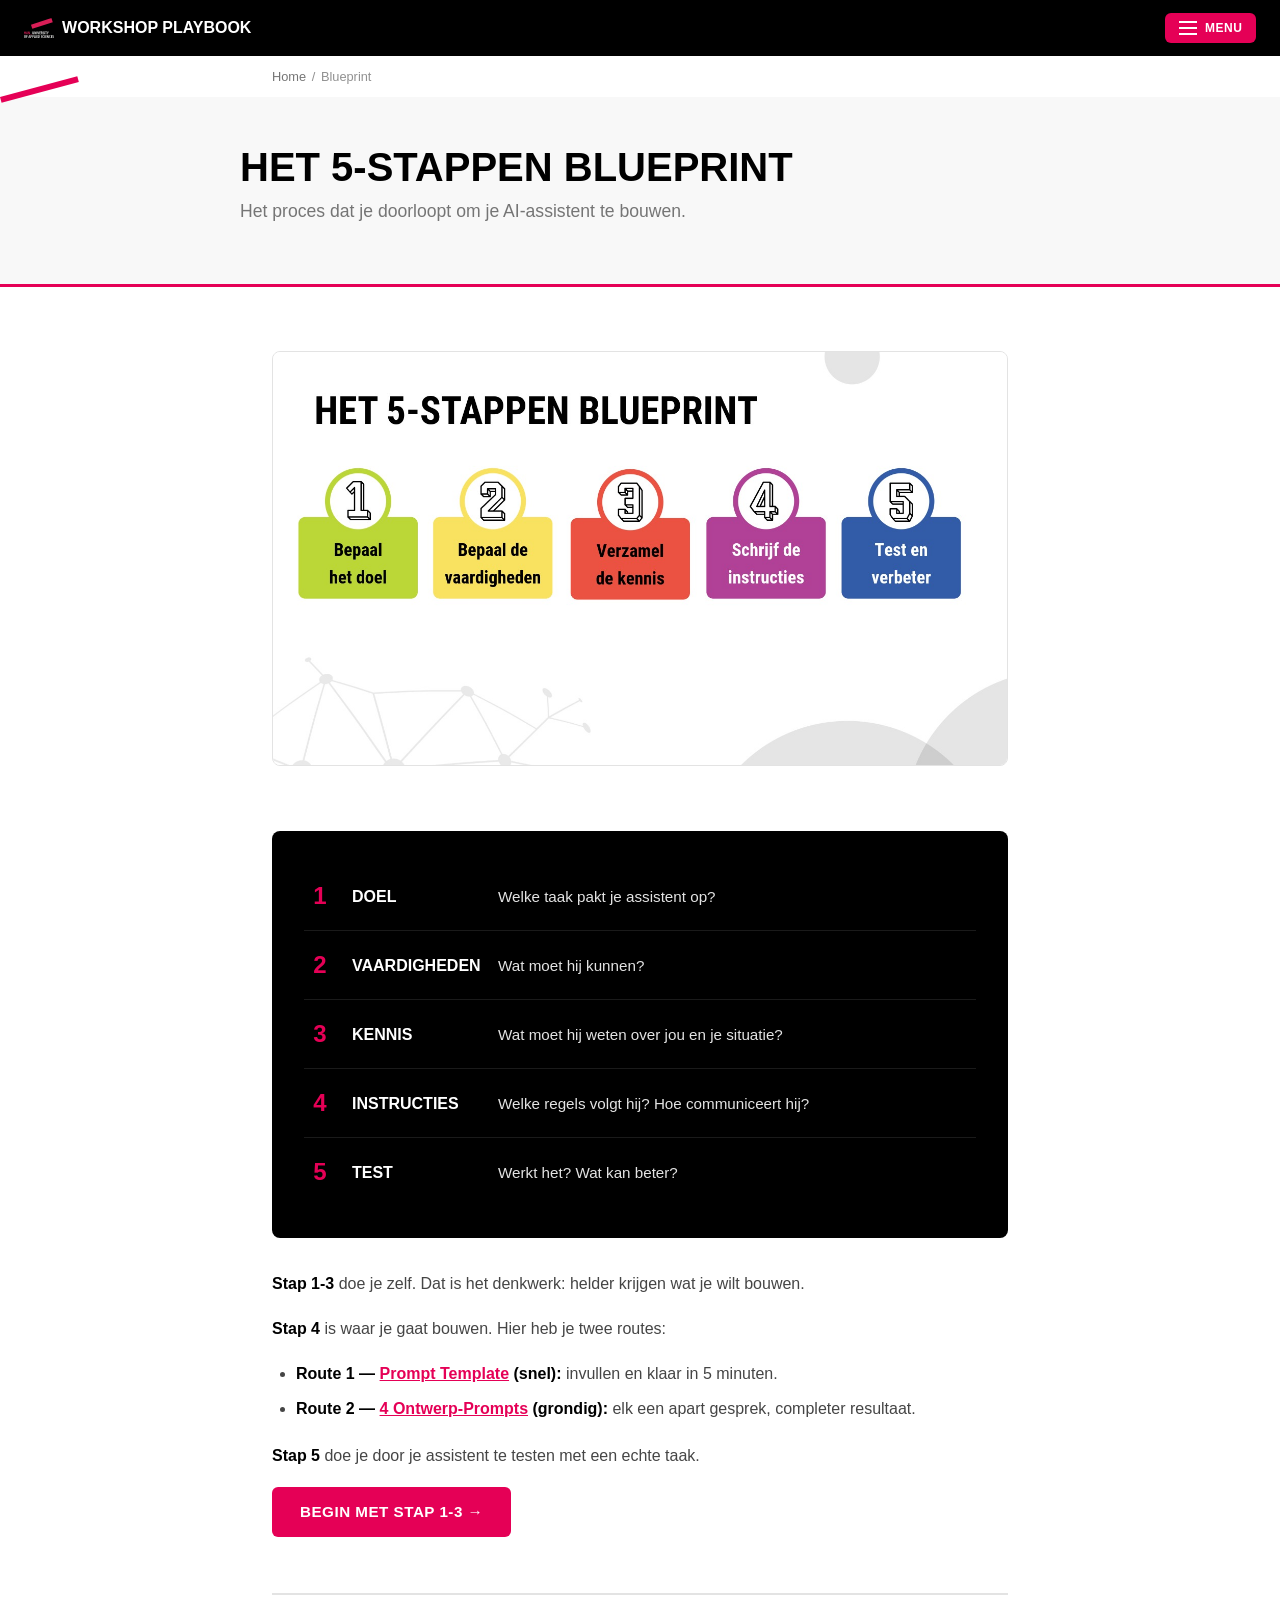
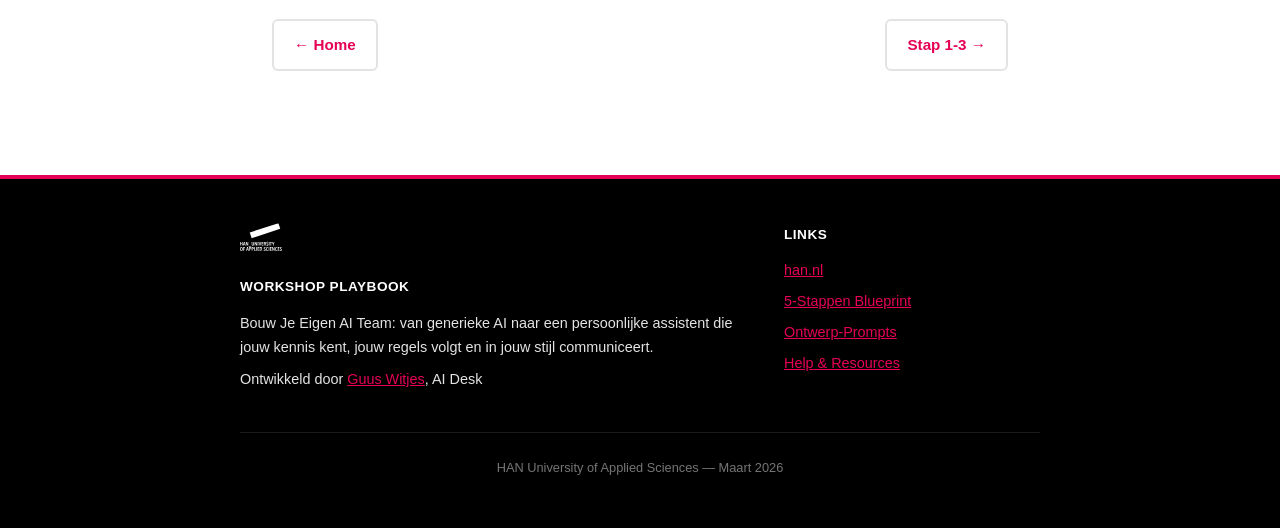
==== commit 2353da31: "Pink pill menu button, route color consistency (coral/olive), accordion prompts - Hamburger menu: ro" ====
--- a/blueprint.html
+++ b/blueprint.html
@@ -11,7 +11,8 @@
 <header class="topbar">
   <a href="index.html" class="topbar-brand"><img src="img/han-logo.svg" alt="HAN" class="topbar-logo"> Workshop Playbook</a>
   <button class="hamburger" onclick="toggleMenu()" aria-label="Menu">
-    <span></span><span></span><span></span>
+    <div class="hamburger-lines"><span></span><span></span><span></span></div>
+    <span class="hamburger-label">Menu</span>
   </button>
 </header>
 
@@ -120,6 +121,10 @@
   document.querySelector('.nav-menu').classList.toggle('open');
   document.querySelector('.nav-overlay').classList.toggle('open');
 }
+function togglePrompt(num) {
+  const section = document.getElementById('prompt-section-' + num);
+  if (section) section.classList.toggle('open');
+}
 function copyBlock(id) {
   const block = document.getElementById(id);
   const btn = block.querySelector('.copy-btn');
--- a/style.css
+++ b/style.css
@@ -79,26 +79,43 @@
 .breadcrumb a:hover { color: var(--han-pink); }
 .breadcrumb span { margin: 0 0.35rem; }
 
-/* Hamburger */
+/* Hamburger - pink pill button */
 .hamburger {
-  background: none;
+  background: var(--han-pink);
   border: none;
   cursor: pointer;
-  padding: 0.5rem;
+  padding: 0.5rem 0.85rem;
+  display: flex;
+  align-items: center;
+  gap: 0.5rem;
+  border-radius: 6px;
+  transition: background 0.2s;
+}
+.hamburger:hover { background: #c70049; }
+.hamburger-lines {
   display: flex;
   flex-direction: column;
-  gap: 5px;
-}
-.hamburger span {
+  gap: 4px;
+}
+.hamburger-lines span {
   display: block;
-  width: 24px;
+  width: 18px;
   height: 2px;
   background: var(--han-white);
   transition: all 0.3s;
 }
-.hamburger.active span:nth-child(1) { transform: rotate(45deg) translate(5px, 5px); }
-.hamburger.active span:nth-child(2) { opacity: 0; }
-.hamburger.active span:nth-child(3) { transform: rotate(-45deg) translate(5px, -5px); }
+.hamburger-label {
+  font-family: var(--font-heading);
+  font-size: 0.75rem;
+  font-weight: 700;
+  text-transform: uppercase;
+  color: var(--han-white);
+  letter-spacing: 0.5px;
+}
+.hamburger.active { background: var(--han-mineshaft); }
+.hamburger.active .hamburger-lines span:nth-child(1) { transform: rotate(45deg) translate(4px, 4px); }
+.hamburger.active .hamburger-lines span:nth-child(2) { opacity: 0; }
+.hamburger.active .hamburger-lines span:nth-child(3) { transform: rotate(-45deg) translate(4px, -4px); }
 
 /* ===== SLIDE MENU ===== */
 .nav-overlay {
@@ -395,6 +412,8 @@
 .nav-card.olive .nav-card-icon { color: var(--han-olive); }
 .nav-card.pink .nav-card-icon { color: var(--han-pink); }
 .nav-card.navy .nav-card-icon { color: var(--han-navy); }
+.nav-card.coral .nav-card-icon { color: var(--han-coral); }
+.nav-card.olive .nav-card-icon { color: var(--han-olive); }
 
 /* Atmosphere photos */
 .atmo-img {
@@ -516,7 +535,11 @@
   padding: 1.5rem;
   transition: all 0.2s;
 }
-.route-card:hover { border-color: var(--han-pink); transform: translateY(-2px); box-shadow: 0 4px 12px rgba(0,0,0,0.08); }
+.route-card:hover { transform: translateY(-2px); box-shadow: 0 4px 12px rgba(0,0,0,0.08); }
+.route-card.route-1 { border-color: var(--han-coral); }
+.route-card.route-1:hover { border-color: var(--han-coral); }
+.route-card.route-2 { border-color: var(--han-olive); }
+.route-card.route-2:hover { border-color: var(--han-olive); }
 .route-card h4 { margin-top: 0; }
 .route-tag {
   font-family: var(--font-heading);
@@ -529,8 +552,8 @@
   margin-bottom: 0.5rem;
   color: var(--han-white);
 }
-.route-tag.snel { background: var(--han-orange); }
-.route-tag.grondig { background: var(--han-pink); }
+.route-tag.snel { background: var(--han-coral); }
+.route-tag.grondig { background: var(--han-olive); color: var(--han-black); }
 
 /* Prompt sections */
 .prompt-section {
@@ -575,6 +598,61 @@
   color: var(--han-pink);
   margin-bottom: 0.75rem;
 }
+
+/* Accordion prompt sections */
+.prompt-section .prompt-body {
+  max-height: 0;
+  overflow: hidden;
+  transition: max-height 0.4s ease, padding 0.3s ease;
+  padding: 0 1.5rem;
+}
+.prompt-section.open .prompt-body {
+  max-height: 3000px;
+  padding: 1.5rem;
+}
+.prompt-toggle {
+  display: flex;
+  align-items: center;
+  gap: 0.5rem;
+  background: none;
+  border: none;
+  cursor: pointer;
+  font-family: var(--font-heading);
+  font-size: 0.8rem;
+  font-weight: 700;
+  text-transform: uppercase;
+  color: var(--han-pink);
+  padding: 0.75rem 1.5rem;
+  width: 100%;
+  text-align: left;
+  transition: background 0.15s;
+  border-top: 1px solid var(--han-mercury);
+}
+.prompt-toggle:hover { background: var(--han-alabaster); }
+.prompt-toggle::before {
+  content: '\25B6';
+  font-size: 0.65rem;
+  transition: transform 0.3s;
+  display: inline-block;
+}
+.prompt-section.open .prompt-toggle::before {
+  transform: rotate(90deg);
+}
+.prompt-toggle-copy {
+  margin-left: auto;
+  background: var(--han-pink);
+  color: var(--han-white);
+  border: none;
+  padding: 0.35rem 0.75rem;
+  border-radius: 4px;
+  font-family: var(--font-heading);
+  font-size: 0.7rem;
+  font-weight: 600;
+  cursor: pointer;
+  transition: background 0.2s;
+}
+.prompt-toggle-copy:hover { background: var(--han-black); }
+.prompt-toggle-copy.copied { background: var(--han-green); }
 
 /* Code blocks */
 .code-block {
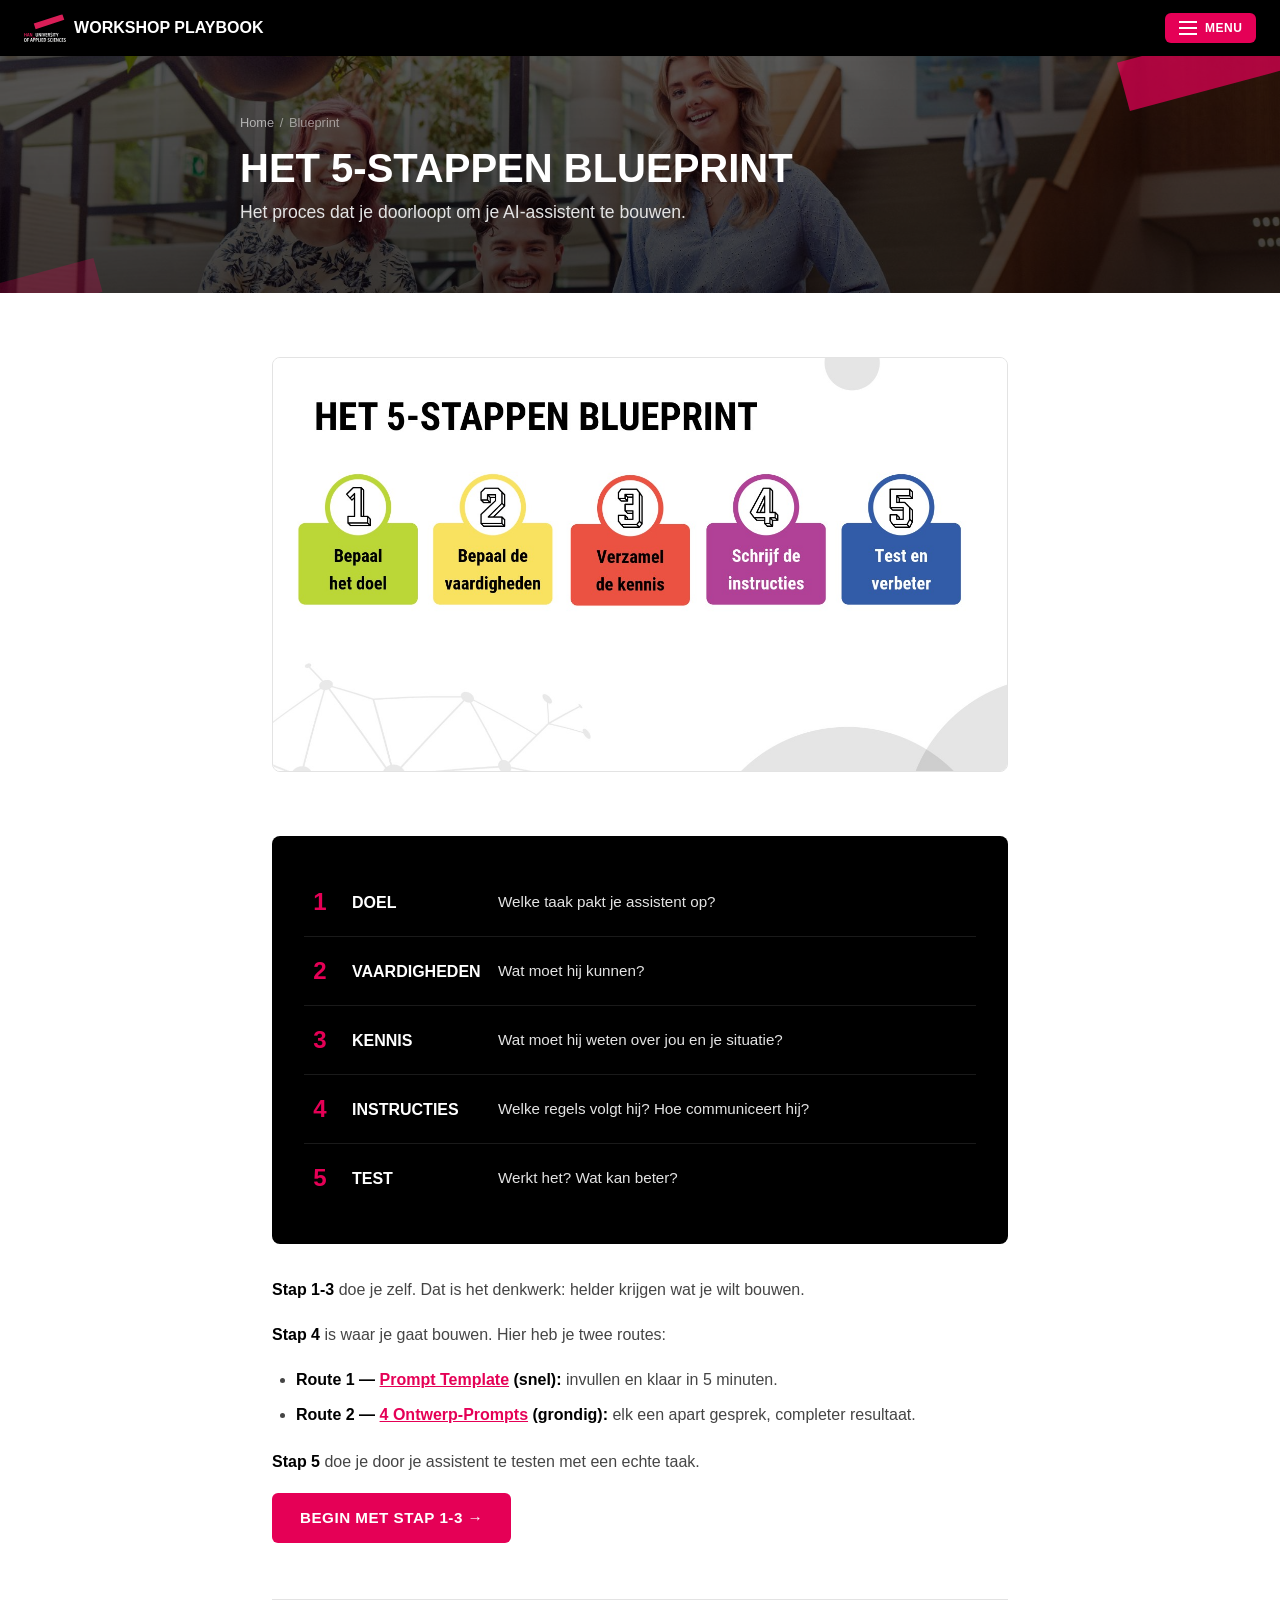
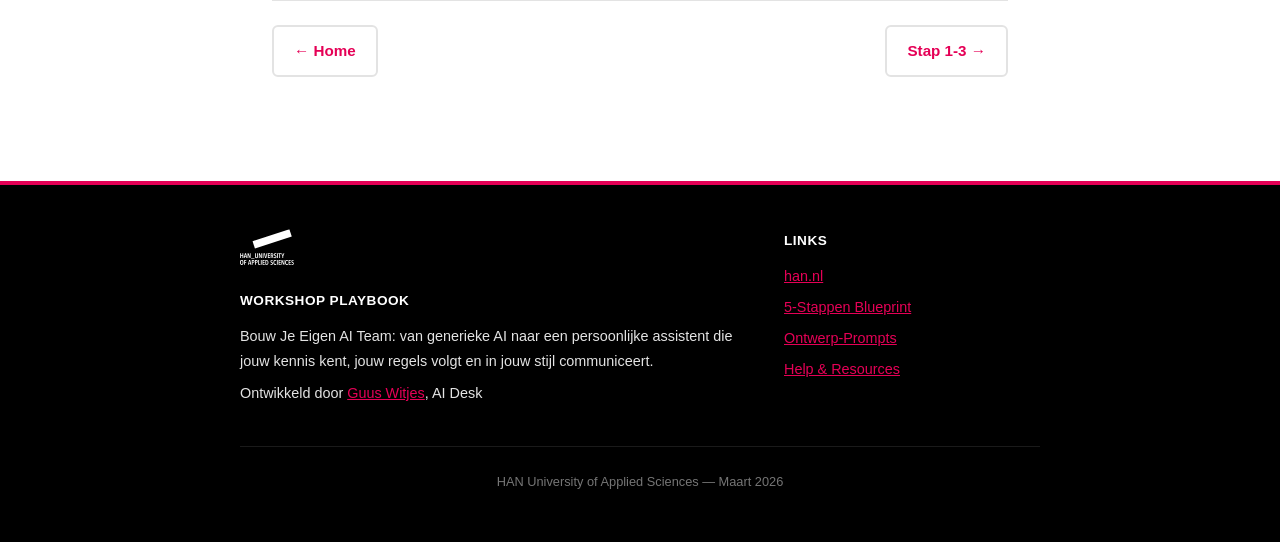
==== commit 702fef99: "Visual page headers with background images, larger logo - Subpage headers now dark with background p" ====
--- a/blueprint.html
+++ b/blueprint.html
@@ -34,11 +34,9 @@
     <a href="help.html">Help</a>
 </nav>
 
-<div class="breadcrumb">
-  <a href="index.html">Home</a><span>/</span>Blueprint
-</div>
-<div class="page-header">
+<div class="page-header" style="background-image: linear-gradient(rgba(0,0,0,0.65), rgba(0,0,0,0.75)), url('img/students-campus.jpg');">
   <div class="page-header-inner">
+    <div class="breadcrumb"><a href="index.html">Home</a><span>/</span>Blueprint</div>
     <h1>Het 5-Stappen Blueprint</h1>
     <p class="lead">Het proces dat je doorloopt om je AI-assistent te bouwen.</p>
   </div>
--- a/style.css
+++ b/style.css
@@ -58,25 +58,23 @@
 }
 .topbar-brand:hover { color: var(--han-pink); }
 .topbar-logo {
-  height: 20px;
+  height: 28px;
   width: auto;
   display: block;
 }
 
-/* Breadcrumb */
+/* Breadcrumb (inside page-header) */
 .breadcrumb {
-  max-width: 800px;
-  margin: 0 auto;
-  padding: 0.6rem 2rem;
   font-size: 0.8rem;
-  color: var(--han-gray);
+  color: rgba(255,255,255,0.5);
   font-family: var(--font-body);
+  margin-bottom: 0.75rem;
 }
 .breadcrumb a {
-  color: var(--han-boulder);
+  color: rgba(255,255,255,0.6);
   text-decoration: none;
 }
-.breadcrumb a:hover { color: var(--han-pink); }
+.breadcrumb a:hover { color: var(--han-white); }
 .breadcrumb span { margin: 0 0.35rem; }
 
 /* Hamburger - pink pill button */
@@ -231,38 +229,54 @@
 
 /* ===== PAGE HEADER (subpages) ===== */
 .page-header {
-  background: var(--han-alabaster);
-  padding: 3rem 2rem 2.5rem;
-  border-bottom: 3px solid var(--han-pink);
+  background: var(--han-black);
+  color: var(--han-white);
+  padding: 3.5rem 2rem 3rem;
   position: relative;
+  overflow: hidden;
+  background-size: cover;
+  background-position: center 30%;
 }
 .page-header::before {
   content: '';
   position: absolute;
-  top: 0;
-  left: 0;
-  width: 80px;
-  height: 6px;
+  top: -20px;
+  right: -40px;
+  width: 200px;
+  height: 50px;
   background: var(--han-pink);
   transform: rotate(-15deg);
-  transform-origin: top left;
+  opacity: 0.7;
+}
+.page-header::after {
+  content: '';
+  position: absolute;
+  bottom: -15px;
+  left: -20px;
+  width: 120px;
+  height: 35px;
+  background: var(--han-pink);
+  transform: rotate(-15deg);
+  opacity: 0.25;
 }
 .page-header-inner {
   max-width: 800px;
   margin: 0 auto;
+  position: relative;
+  z-index: 1;
 }
 .page-header h1 {
   font-family: var(--font-heading);
   font-size: 2.5rem;
   font-weight: 700;
   text-transform: uppercase;
-  color: var(--han-black);
+  color: var(--han-white);
   line-height: 1.1;
   margin-bottom: 0.5rem;
 }
 .page-header .lead {
   font-size: 1.1rem;
-  color: var(--han-boulder);
+  color: var(--han-mercury);
 }
 
 /* ===== CONTENT ===== */
@@ -781,7 +795,7 @@
   font-size: 0.9rem;
 }
 .footer-logo {
-  height: 28px;
+  height: 36px;
   width: auto;
   margin-bottom: 1rem;
   filter: brightness(0) invert(1);
@@ -821,9 +835,10 @@
   .hero .lead { font-size: 1.05rem; }
   .hero::before { width: 180px; height: 50px; top: -25px; right: -30px; }
 
-  .page-header { padding: 1.75rem 1rem 1.5rem; }
+  .page-header { padding: 2rem 1rem 1.75rem; }
   .page-header h1 { font-size: 1.6rem; }
   .page-header .lead { font-size: 1rem; }
+  .page-header::before { width: 120px; height: 35px; top: -15px; right: -20px; }
   h2 { font-size: 1.35rem; margin-top: 2.5rem; }
   h3 { font-size: 1.15rem; }
   .content { padding: 1.5rem 1rem; }
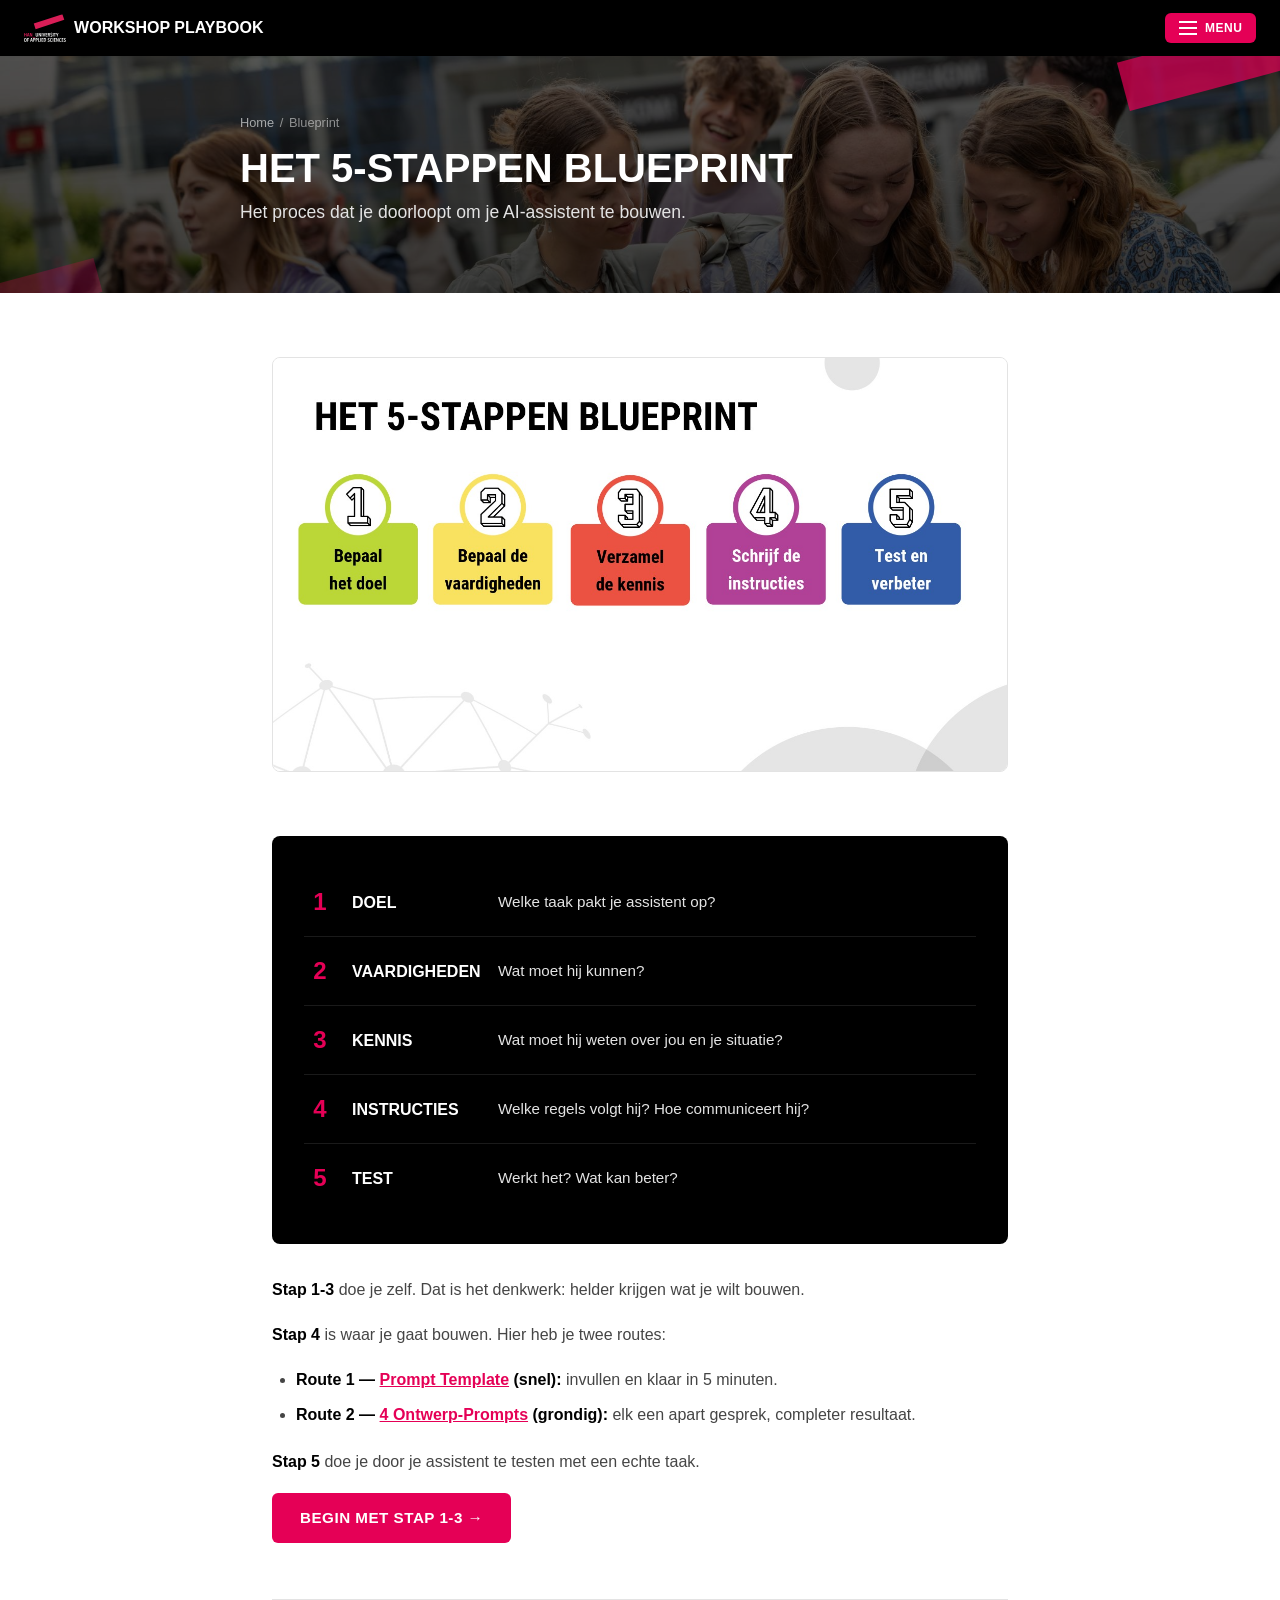
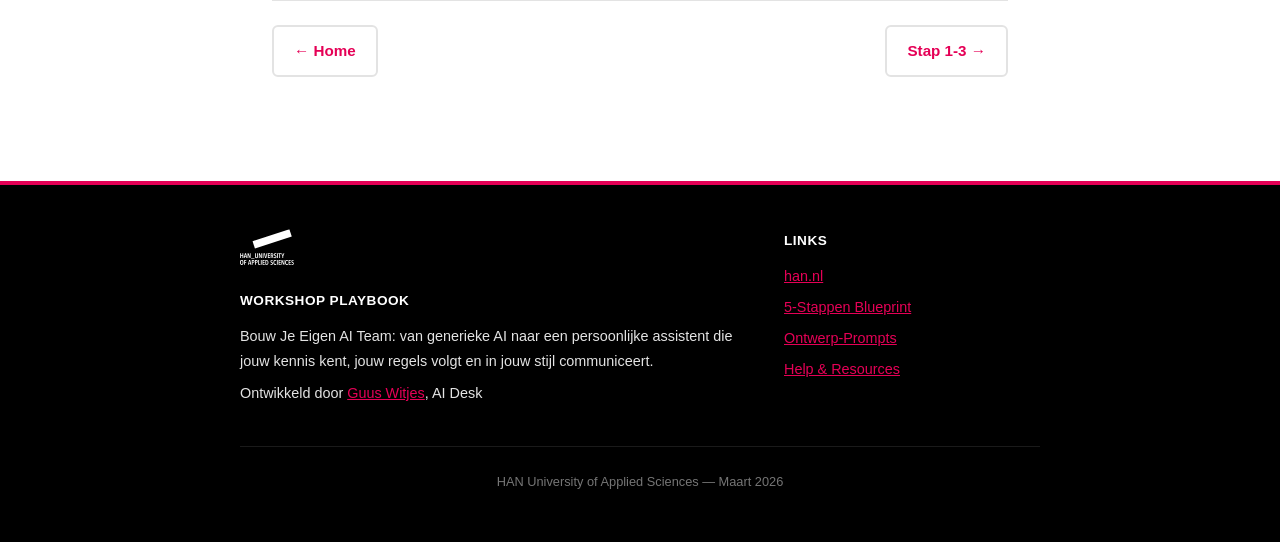
==== commit 11c5516b: "Unique images: each photo used exactly once across entire site - 7 new photos from han.nl for subpag" ====
--- a/blueprint.html
+++ b/blueprint.html
@@ -34,7 +34,7 @@
     <a href="help.html">Help</a>
 </nav>
 
-<div class="page-header" style="background-image: linear-gradient(rgba(0,0,0,0.65), rgba(0,0,0,0.75)), url('img/students-campus.jpg');">
+<div class="page-header" style="background-image: linear-gradient(rgba(0,0,0,0.65), rgba(0,0,0,0.75)), url('img/studenten-buiten.jpg');">
   <div class="page-header-inner">
     <div class="breadcrumb"><a href="index.html">Home</a><span>/</span>Blueprint</div>
     <h1>Het 5-Stappen Blueprint</h1>
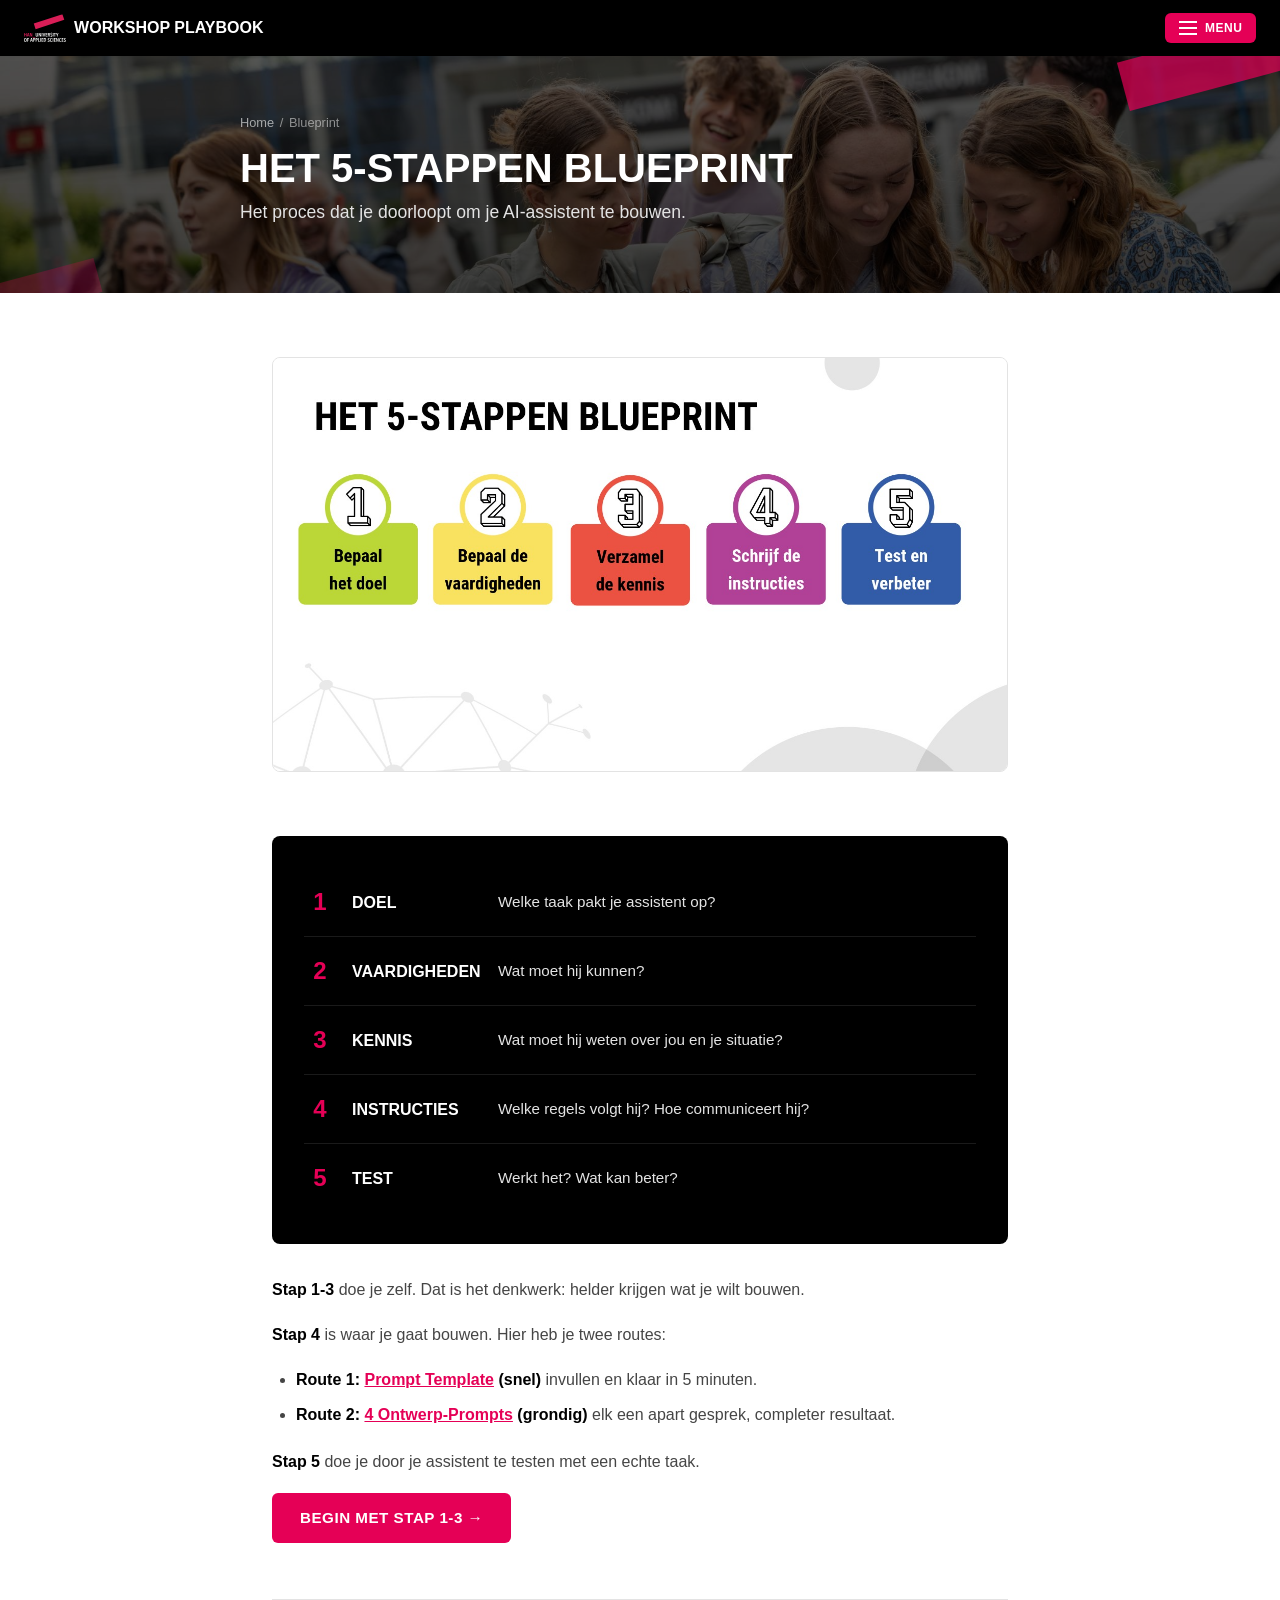
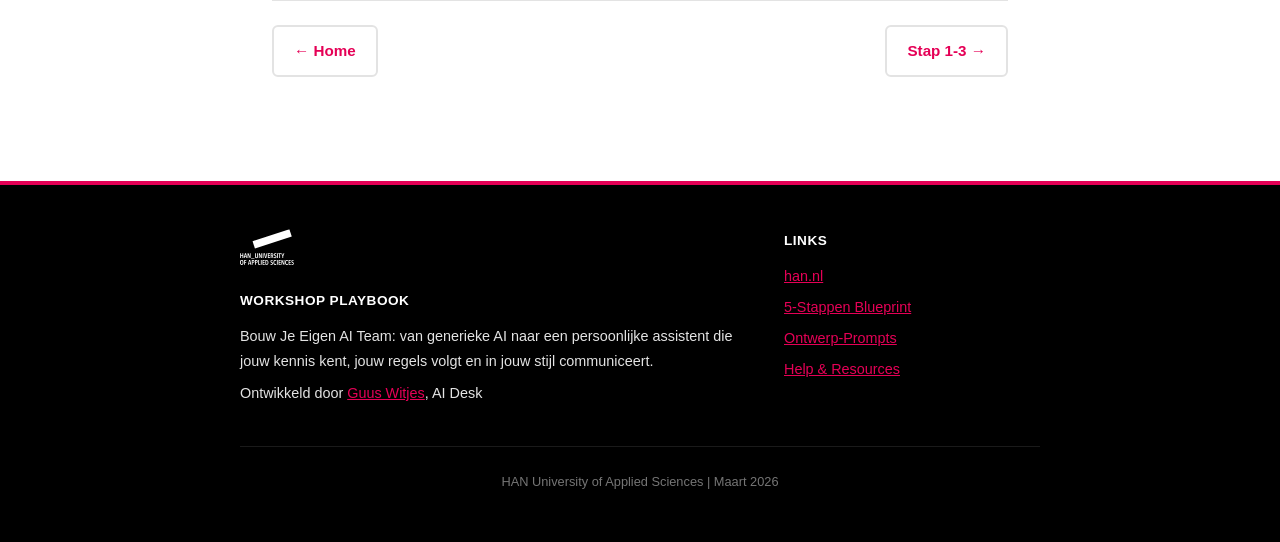
==== commit 710c7b6a: "Remove em dashes and Copilot references, sync playbook with webapp - Replace all &mdash; with colons" ====
--- a/blueprint.html
+++ b/blueprint.html
@@ -77,8 +77,8 @@
     <p><strong>Stap 1-3</strong> doe je zelf. Dat is het denkwerk: helder krijgen wat je wilt bouwen.</p>
     <p><strong>Stap 4</strong> is waar je gaat bouwen. Hier heb je twee routes:</p>
     <ul>
-      <li><strong>Route 1 &mdash; <a href="template.html">Prompt Template</a> (snel):</strong> invullen en klaar in 5 minuten.</li>
-      <li><strong>Route 2 &mdash; <a href="ontwerp-prompts.html">4 Ontwerp-Prompts</a> (grondig):</strong> elk een apart gesprek, completer resultaat.</li>
+      <li><strong>Route 1: <a href="template.html">Prompt Template</a> (snel)</strong> invullen en klaar in 5 minuten.</li>
+      <li><strong>Route 2: <a href="ontwerp-prompts.html">4 Ontwerp-Prompts</a> (grondig)</strong> elk een apart gesprek, completer resultaat.</li>
     </ul>
     <p><strong>Stap 5</strong> doe je door je assistent te testen met een echte taak.</p>
 
@@ -109,7 +109,7 @@
     </div>
   </div>
   <div class="footer-bottom">
-    <p>HAN University of Applied Sciences &mdash; Maart 2026</p>
+    <p>HAN University of Applied Sciences | Maart 2026</p>
   </div>
 </footer>
 
